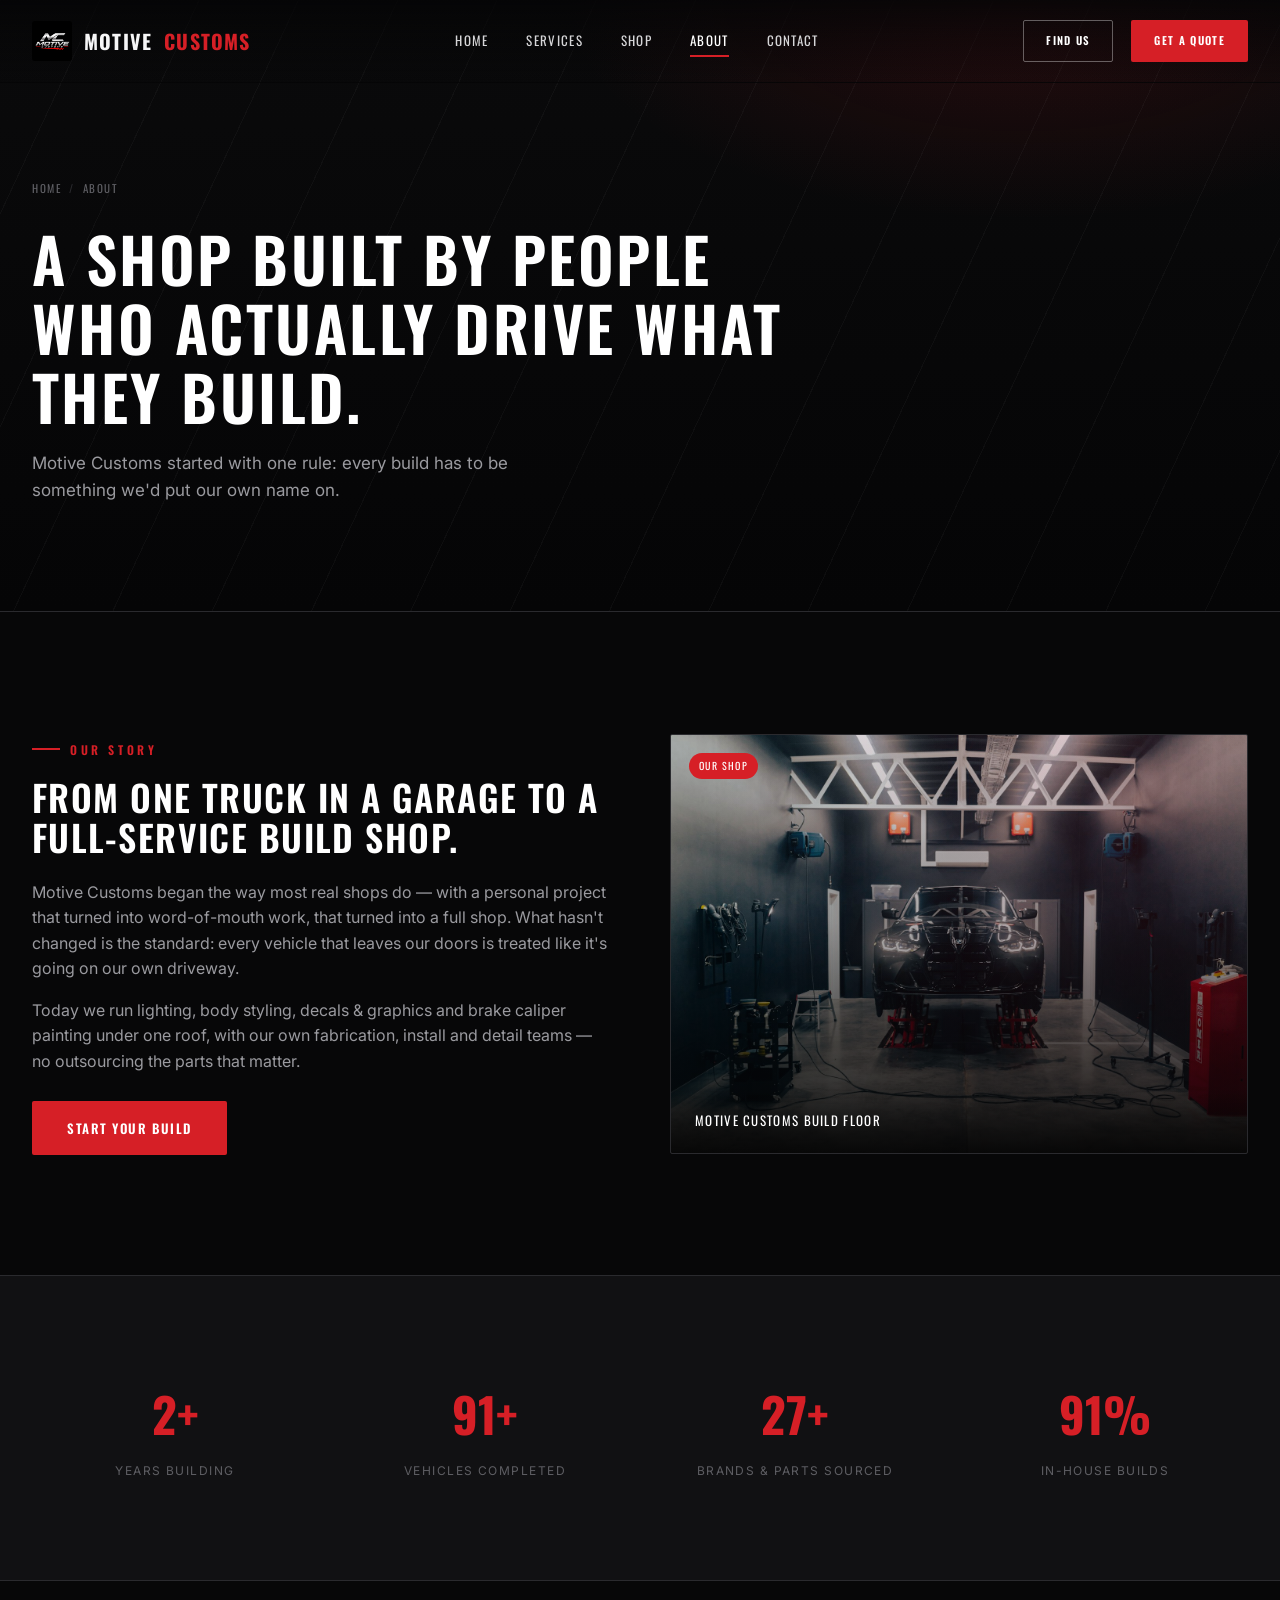
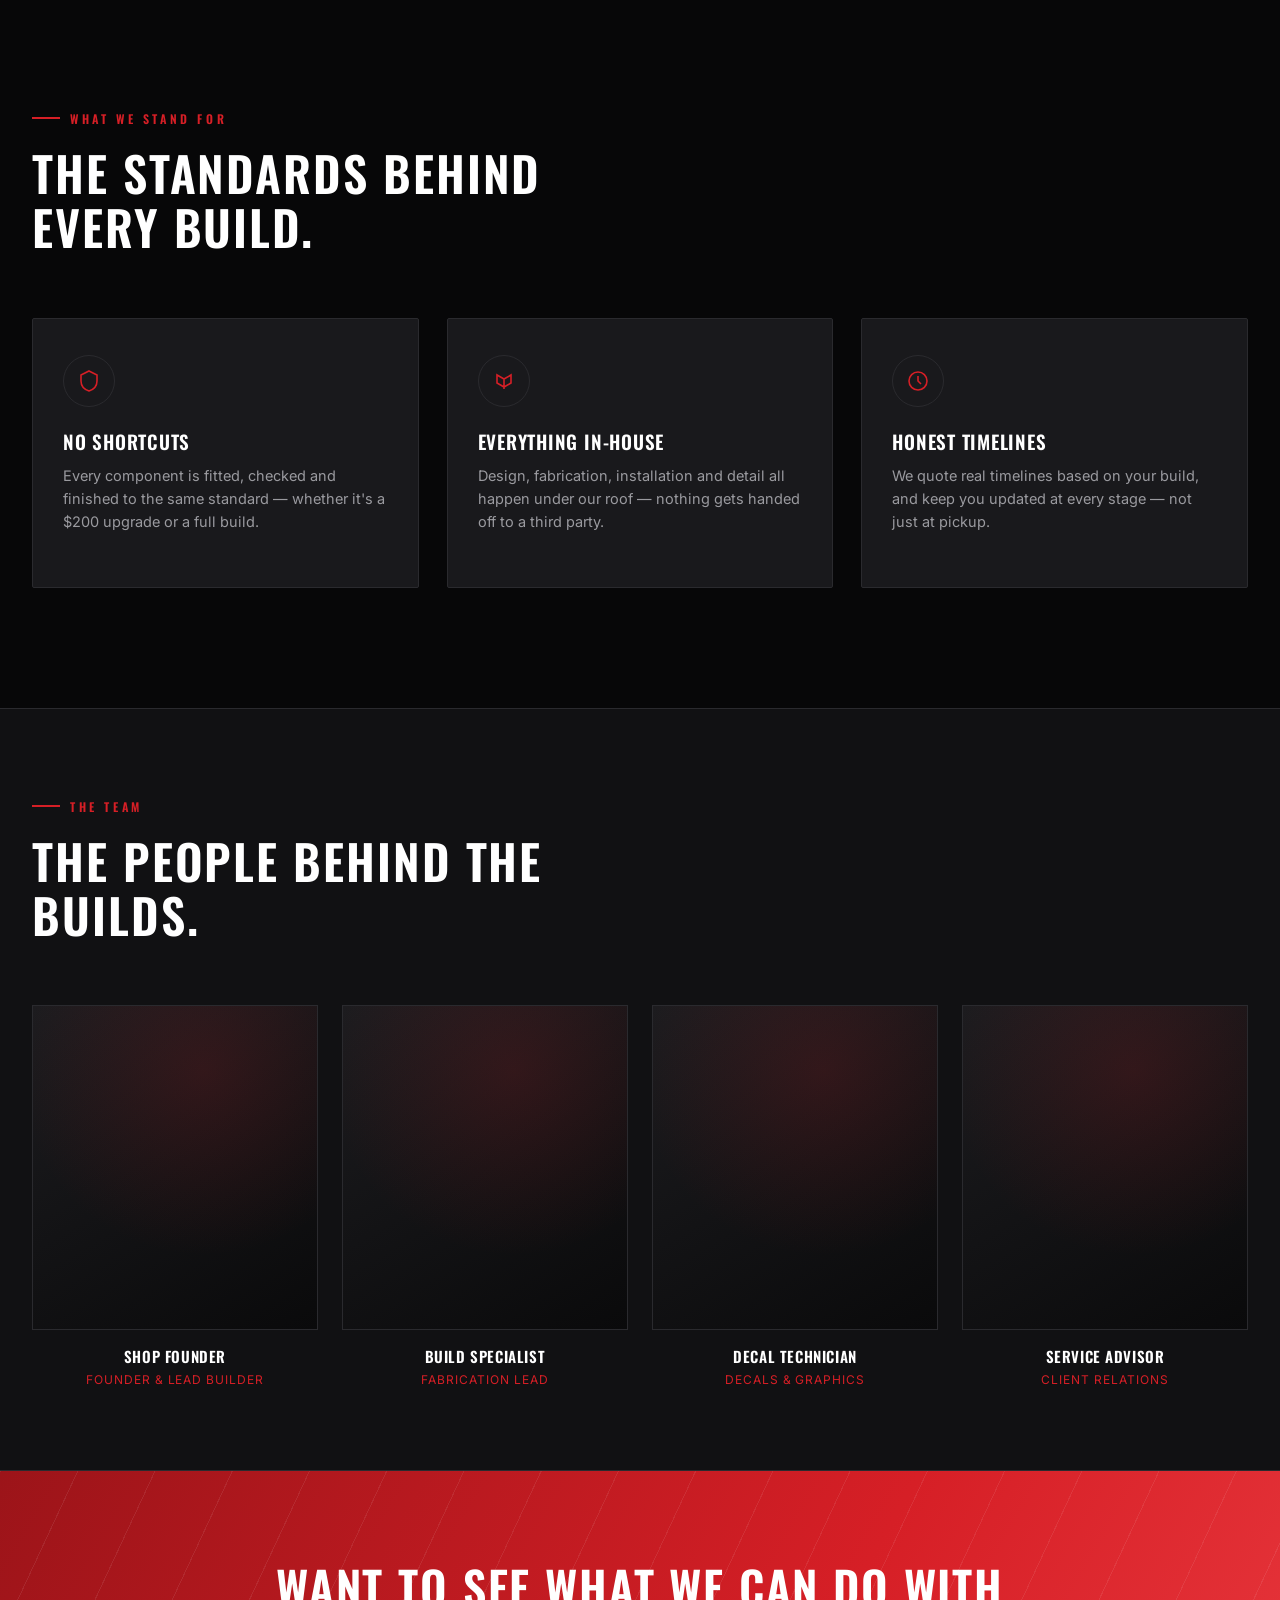
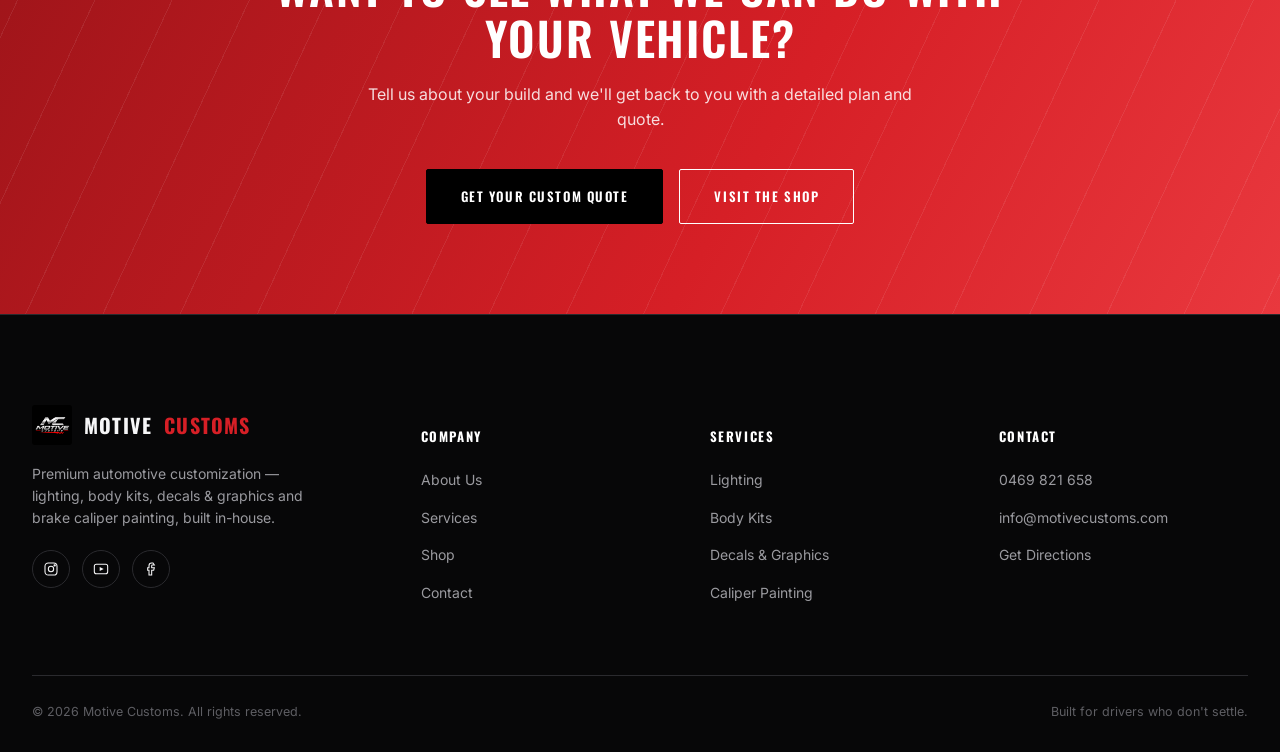
==== about.html @ b5a97287 "Remove full vehicle wrap claims, fix stats, name Hilux exhausts by model - Renamed "Wraps & Decals" " ====
<!DOCTYPE html>
<html lang="en">
<head>
<meta charset="UTF-8">
<meta name="viewport" content="width=device-width, initial-scale=1.0">
<title>About | Motive Customs</title>
<meta name="description" content="Motive Customs is a premium automotive customization shop — lighting, body kits, decals &amp; graphics and brake caliper painting, built in-house.">
<link rel="icon" href="images/logo.jpg">
<link rel="preconnect" href="https://fonts.googleapis.com">
<link href="https://fonts.googleapis.com/css2?family=Oswald:wght@400;500;600;700&family=Inter:wght@400;500;600&display=swap" rel="stylesheet">
<link rel="stylesheet" href="css/style.css?v=2">
</head>
<body>

<header class="site-header">
  <div class="container nav-row">
    <a href="index.html" class="brand"><img src="images/logo.jpg" alt="Motive Customs"> MOTIVE <span>CUSTOMS</span></a>
    <nav class="nav-links">
      <a href="index.html">Home</a>
      <a href="services.html">Services</a>
      <a href="shop.html">Shop</a>
      <a href="about.html" class="active">About</a>
      <a href="contact.html">Contact</a>
    </nav>
    <div class="nav-cta">
      <a href="contact.html" class="btn btn-outline btn-sm">Find Us</a>
      <a href="quote.html" class="btn btn-primary btn-sm">Get A Quote</a>
      <button class="nav-toggle" aria-label="Open menu"><span></span><span></span><span></span></button>
    </div>
  </div>
</header>

<div class="mobile-menu">
  <button class="mobile-close" aria-label="Close menu">&times;</button>
  <a href="index.html">Home</a>
  <a href="services.html">Services</a>
  <a href="shop.html">Shop</a>
  <a href="about.html">About</a>
  <a href="contact.html">Contact</a>
  <a href="quote.html" class="btn btn-primary">Get A Quote</a>
</div>

<section class="page-hero">
  <div class="container">
    <div class="breadcrumb"><a href="index.html">Home</a><span class="sep">/</span><span>About</span></div>
    <h1>A shop built by people who actually drive what they build.</h1>
    <p>Motive Customs started with one rule: every build has to be something we'd put our own name on.</p>
  </div>
</section>

<section class="section section-black">
  <div class="container">
    <div class="grid" style="grid-template-columns: 1fr 1fr; gap:60px; align-items:center;">
      <div class="reveal">
        <div class="eyebrow">Our Story</div>
        <h2 style="font-size:36px; color:#fff; margin-bottom:22px;">From one truck in a garage to a full-service build shop.</h2>
        <p>Motive Customs began the way most real shops do — with a personal project that turned into word-of-mouth work, that turned into a full shop. What hasn't changed is the standard: every vehicle that leaves our doors is treated like it's going on our own driveway.</p>
        <p>Today we run lighting, body styling, decals &amp; graphics and brake caliper painting under one roof, with our own fabrication, install and detail teams — no outsourcing the parts that matter.</p>
        <a href="quote.html" class="btn btn-primary" style="margin-top:10px;">Start Your Build</a>
      </div>
      <div class="visual reveal" style="min-height:420px;"><img class="visual-photo" src="images/stock/garage-workshop.jpg" alt="Motive Customs build floor"><div class="visual-shade"></div><span class="visual-tag">Our Shop</span><div class="visual-label">Motive Customs Build Floor</div></div>
    </div>
  </div>
</section>

<section class="section-tight section-dark">
  <div class="container">
    <div class="value-grid reveal">
      <div class="value-item">
        <div class="big-num"><span data-count="2">0</span><span>+</span></div>
        <div class="big-label">Years Building</div>
      </div>
      <div class="value-item">
        <div class="big-num"><span data-count="100">0</span><span>+</span></div>
        <div class="big-label">Vehicles Completed</div>
      </div>
      <div class="value-item">
        <div class="big-num"><span data-count="30">0</span><span>+</span></div>
        <div class="big-label">Brands &amp; Parts Sourced</div>
      </div>
      <div class="value-item">
        <div class="big-num"><span data-count="100">0</span><span>%</span></div>
        <div class="big-label">In-House Builds</div>
      </div>
    </div>
  </div>
</section>

<section class="section section-black">
  <div class="container">
    <div class="section-head reveal">
      <div>
        <div class="eyebrow">What We Stand For</div>
        <h2>The standards behind every build.</h2>
      </div>
    </div>
    <div class="grid grid-3">
      <div class="card reveal">
        <div class="icon"><svg viewBox="0 0 24 24" fill="none" stroke="currentColor" stroke-width="1.6"><path d="M12 2l8 4v6c0 5-3.5 8.5-8 10-4.5-1.5-8-5-8-10V6z"/></svg></div>
        <h3>No Shortcuts</h3>
        <p>Every component is fitted, checked and finished to the same standard — whether it's a $200 upgrade or a full build.</p>
      </div>
      <div class="card reveal">
        <div class="icon"><svg viewBox="0 0 24 24" fill="none" stroke="currentColor" stroke-width="1.6"><path d="M12 20V10M12 10L5 6v8l7 4M12 10l7-4v8l-7 4"/></svg></div>
        <h3>Everything In-House</h3>
        <p>Design, fabrication, installation and detail all happen under our roof — nothing gets handed off to a third party.</p>
      </div>
      <div class="card reveal">
        <div class="icon"><svg viewBox="0 0 24 24" fill="none" stroke="currentColor" stroke-width="1.6"><circle cx="12" cy="12" r="9"/><path d="M12 7v5l3 3"/></svg></div>
        <h3>Honest Timelines</h3>
        <p>We quote real timelines based on your build, and keep you updated at every stage — not just at pickup.</p>
      </div>
    </div>
  </div>
</section>

<section class="section-tight section-dark">
  <div class="container">
    <div class="section-head reveal">
      <div>
        <div class="eyebrow">The Team</div>
        <h2>The people behind the builds.</h2>
      </div>
    </div>
    <div class="team-grid reveal">
      <div class="team-card">
        <div class="team-photo"></div>
        <h4>Shop Founder</h4>
        <div class="role">Founder &amp; Lead Builder</div>
      </div>
      <div class="team-card">
        <div class="team-photo"></div>
        <h4>Build Specialist</h4>
        <div class="role">Fabrication Lead</div>
      </div>
      <div class="team-card">
        <div class="team-photo"></div>
        <h4>Decal Technician</h4>
        <div class="role">Decals &amp; Graphics</div>
      </div>
      <div class="team-card">
        <div class="team-photo"></div>
        <h4>Service Advisor</h4>
        <div class="role">Client Relations</div>
      </div>
    </div>
  </div>
</section>

<section class="cta-band">
  <div class="container reveal">
    <h2>Want to see what we can do with your vehicle?</h2>
    <p>Tell us about your build and we'll get back to you with a detailed plan and quote.</p>
    <div style="position:relative; display:flex; gap:16px; justify-content:center; flex-wrap:wrap;">
      <a href="quote.html" class="btn btn-dark">Get Your Custom Quote</a>
      <a href="contact.html" class="btn btn-outline">Visit The Shop</a>
    </div>
  </div>
</section>

<footer class="site-footer">
  <div class="container">
    <div class="footer-cols">
      <div class="footer-brand">
        <a href="index.html" class="brand"><img src="images/logo.jpg" alt="Motive Customs"> MOTIVE <span>CUSTOMS</span></a>
        <p>Premium automotive customization — lighting, body kits, decals &amp; graphics and brake caliper painting, built in-house.</p>
        <div class="footer-social">
          <a href="#" aria-label="Instagram"><svg viewBox="0 0 24 24" fill="none" stroke="currentColor" stroke-width="1.6"><rect x="3" y="3" width="18" height="18" rx="5"/><circle cx="12" cy="12" r="4"/><circle cx="17.5" cy="6.5" r="1"/></svg></a>
          <a href="#" aria-label="YouTube"><svg viewBox="0 0 24 24" fill="none" stroke="currentColor" stroke-width="1.6"><rect x="2" y="5" width="20" height="14" rx="3"/><path d="M10 9l6 3-6 3z" fill="currentColor" stroke="none"/></svg></a>
          <a href="#" aria-label="Facebook"><svg viewBox="0 0 24 24" fill="none" stroke="currentColor" stroke-width="1.6"><path d="M15 3h-2a4 4 0 00-4 4v3H7v4h2v7h4v-7h3l1-4h-4V7a1 1 0 011-1h3z"/></svg></a>
        </div>
      </div>
      <div class="footer-col">
        <h5>Company</h5>
        <ul>
          <li><a href="about.html">About Us</a></li>
          <li><a href="services.html">Services</a></li>
          <li><a href="shop.html">Shop</a></li>
          <li><a href="contact.html">Contact</a></li>
        </ul>
      </div>
      <div class="footer-col">
        <h5>Services</h5>
        <ul>
          <li><a href="services.html#lighting">Lighting</a></li>
          <li><a href="services.html#body-kits">Body Kits</a></li>
          <li><a href="services.html#wraps">Decals &amp; Graphics</a></li>
          <li><a href="services.html#calipers">Caliper Painting</a></li>
        </ul>
      </div>
      <div class="footer-col">
        <h5>Contact</h5>
        <ul>
          <li><a href="tel:+61469821658">0469 821 658</a></li>
          <li><a href="mailto:info@motivecustoms.com">info@motivecustoms.com</a></li>
          <li><a href="contact.html">Get Directions</a></li>
        </ul>
      </div>
    </div>
    <div class="footer-bottom">
      <span>&copy; 2026 Motive Customs. All rights reserved.</span>
      <span>Built for drivers who don't settle.</span>
    </div>
  </div>
</footer>

<script src="js/main.js"></script>
</body>
</html>
---- css/style.css ----
/* =========================================================
   MOTIVE CUSTOMS — Premium Automotive Customization Site
   ========================================================= */

:root {
  --black: #070708;
  --charcoal: #111113;
  --panel: #19191c;
  --panel-light: #232327;
  --line: #2a2a2e;
  --red: #d61f26;
  --red-dark: #9c1419;
  --white: #f6f6f7;
  --muted: #9a9a9f;
  --muted-dark: #5e5e63;
  --silver-grad: linear-gradient(135deg, #f5f5f5 0%, #b9babd 28%, #6e6f72 50%, #d8d9db 68%, #8a8b8e 85%, #f0f1f2 100%);
  --red-grad: linear-gradient(135deg, #ff4d52 0%, #d61f26 45%, #7c0d11 100%);
  --radius: 2px;
  --maxw: 1280px;
  --ease: cubic-bezier(.16,.84,.44,1);
}

* { box-sizing: border-box; }
html { scroll-behavior: smooth; }

body {
  margin: 0;
  background: var(--black);
  color: var(--white);
  font-family: 'Inter', -apple-system, BlinkMacSystemFont, sans-serif;
  font-size: 16px;
  line-height: 1.6;
  -webkit-font-smoothing: antialiased;
  overflow-x: hidden;
}

h1, h2, h3, h4 {
  font-family: 'Oswald', 'Inter', sans-serif;
  text-transform: uppercase;
  letter-spacing: 0.04em;
  margin: 0;
  font-weight: 600;
  line-height: 1.12;
}

p { margin: 0 0 1em; color: var(--muted); }
a { color: inherit; text-decoration: none; }
img { max-width: 100%; display: block; }
ul { list-style: none; margin: 0; padding: 0; }
button { font-family: inherit; cursor: pointer; }

.container {
  max-width: var(--maxw);
  margin: 0 auto;
  padding: 0 32px;
}

.eyebrow {
  display: inline-flex;
  align-items: center;
  gap: 10px;
  font-family: 'Oswald', sans-serif;
  text-transform: uppercase;
  letter-spacing: 0.3em;
  font-size: 12px;
  color: var(--red);
  font-weight: 600;
  margin-bottom: 18px;
}
.eyebrow::before {
  content: '';
  width: 28px; height: 2px;
  background: var(--red);
  display: inline-block;
}

/* ---------- Buttons ---------- */
.btn {
  display: inline-flex;
  align-items: center;
  justify-content: center;
  gap: 10px;
  padding: 16px 34px;
  font-family: 'Oswald', sans-serif;
  text-transform: uppercase;
  letter-spacing: 0.12em;
  font-size: 13px;
  font-weight: 600;
  border: 1px solid transparent;
  border-radius: var(--radius);
  transition: all .3s var(--ease);
  white-space: nowrap;
}
.btn-primary {
  background: var(--red);
  color: #fff;
  box-shadow: 0 0 0 0 rgba(214,31,38,.5);
}
.btn-primary:hover { background: #ef262d; box-shadow: 0 8px 24px -6px rgba(214,31,38,.6); transform: translateY(-1px); }
.btn-outline {
  border-color: rgba(255,255,255,.35);
  color: #fff;
  background: transparent;
}
.btn-outline:hover { border-color: #fff; background: rgba(255,255,255,.06); }
.btn-dark {
  background: #0d0d0e;
  color: #fff;
  border-color: var(--line);
}
.btn-dark:hover { border-color: var(--red); }
.btn-block { width: 100%; }
.btn-sm { padding: 11px 22px; font-size: 11px; }

/* ---------- Nav ---------- */
.site-header {
  position: fixed;
  top: 0; left: 0; right: 0;
  z-index: 999;
  padding: 20px 0;
  background: linear-gradient(to bottom, rgba(5,5,6,.85), transparent);
  transition: background .35s ease, padding .35s ease, border-color .35s ease;
  border-bottom: 1px solid transparent;
}
.site-header.scrolled {
  background: rgba(7,7,8,.92);
  backdrop-filter: blur(10px);
  padding: 12px 0;
  border-bottom-color: var(--line);
}
.nav-row {
  display: flex;
  align-items: center;
  justify-content: space-between;
  gap: 24px;
}
.brand {
  display: flex;
  align-items: center;
  gap: 12px;
  font-family: 'Oswald', sans-serif;
  font-weight: 700;
  font-size: 20px;
  letter-spacing: .06em;
  text-transform: uppercase;
}
.brand img { height: 40px; width: auto; border-radius: 3px; }
.brand span { color: var(--red); }

.nav-links {
  display: flex;
  align-items: center;
  gap: 38px;
}
.nav-links a {
  font-family: 'Oswald', sans-serif;
  font-size: 13px;
  letter-spacing: .1em;
  text-transform: uppercase;
  color: #d6d6d8;
  position: relative;
  padding: 6px 0;
  transition: color .25s;
}
.nav-links a::after {
  content: '';
  position: absolute; left: 0; right: 100%; bottom: 0;
  height: 2px; background: var(--red);
  transition: right .3s var(--ease);
}
.nav-links a:hover, .nav-links a.active { color: #fff; }
.nav-links a:hover::after, .nav-links a.active::after { right: 0; }

.nav-cta { display: flex; align-items: center; gap: 18px; }
.nav-toggle {
  display: none;
  flex-direction: column;
  gap: 5px;
  background: none;
  border: none;
  padding: 6px;
}
.nav-toggle span { width: 24px; height: 2px; background: #fff; display: block; }

.mobile-menu {
  display: none;
  position: fixed;
  inset: 0;
  background: var(--black);
  z-index: 1000;
  flex-direction: column;
  padding: 100px 32px 40px;
  gap: 28px;
}
.mobile-menu.open { display: flex; }
.mobile-menu a {
  font-family: 'Oswald', sans-serif;
  font-size: 22px;
  text-transform: uppercase;
  letter-spacing: .06em;
  border-bottom: 1px solid var(--line);
  padding-bottom: 20px;
}
.mobile-close {
  position: absolute; top: 24px; right: 24px;
  background: none; border: none; color: #fff; font-size: 28px;
}

/* ---------- Hero ---------- */
.hero {
  position: relative;
  min-height: 100vh;
  display: flex;
  align-items: center;
  overflow: hidden;
  background:
    radial-gradient(ellipse 60% 50% at 75% 30%, rgba(214,31,38,.14), transparent 60%),
    linear-gradient(180deg, #0a0a0b 0%, #050506 100%);
}
.hero::before {
  content: '';
  position: absolute; inset: 0;
  background-image: repeating-linear-gradient(115deg, rgba(255,255,255,.035) 0 1px, transparent 1px 90px);
  pointer-events: none;
}
.hero::after {
  content: '';
  position: absolute;
  right: -10%;
  top: 50%;
  transform: translateY(-50%);
  width: 70%;
  height: 70%;
  background: radial-gradient(ellipse at center, rgba(214,31,38,.12), transparent 70%);
  filter: blur(40px);
  pointer-events: none;
}
.hero-bg {
  position: absolute;
  inset: 0;
  z-index: 0;
}
.hero-bg img {
  width: 100%;
  height: 100%;
  object-fit: cover;
  object-position: 65% 40%;
}
.hero-bg::after {
  content: '';
  position: absolute;
  inset: 0;
  background:
    linear-gradient(100deg, rgba(5,5,6,.97) 0%, rgba(5,5,6,.88) 32%, rgba(5,5,6,.55) 58%, rgba(5,5,6,.82) 100%),
    linear-gradient(to top, rgba(5,5,6,.96) 0%, transparent 45%);
}

/* ---------- Hero animated build graphic ---------- */
.hero-visual {
  position: absolute;
  inset: 0;
  z-index: 0;
  display: flex;
  align-items: center;
  justify-content: flex-end;
  padding-right: 2%;
  pointer-events: none;
  mask-image: linear-gradient(to bottom, transparent 0%, #000 10%, #000 88%, transparent 100%);
}
.hero-visual svg {
  width: min(66vw, 1050px);
  height: auto;
  overflow: visible;
  opacity: .92;
}

.hv-rig { animation: hv-float 6.5s ease-in-out infinite; transform-origin: 450px 280px; }
@keyframes hv-float {
  0%, 100% { transform: translateY(0) scale(1); }
  50%      { transform: translateY(-7px) scale(1.004); }
}

.hv-line { fill: none; stroke: rgba(255,255,255,.82); stroke-width: 2.4; stroke-linejoin: round; }
.hv-rim  { fill: none; stroke: rgba(255,255,255,.5); stroke-width: 1.2; }

.hv-draw {
  stroke-dasharray: 1000;
  stroke-dashoffset: 1000;
  animation: hv-draw-in 2.6s cubic-bezier(.16,.84,.44,1) forwards;
  animation-delay: .2s;
}
@keyframes hv-draw-in { to { stroke-dashoffset: 0; } }

.hv-mod { opacity: 0; }
.hv-mod-shape {
  fill: none;
  stroke: var(--red);
  stroke-width: 2.4;
  filter: drop-shadow(0 0 7px rgba(214,31,38,.85));
}
.hv-mod-rim {
  fill: none;
  stroke: var(--red);
  stroke-width: 2;
  filter: drop-shadow(0 0 6px rgba(214,31,38,.75));
}
.hv-spokes line {
  stroke: var(--red);
  stroke-width: 2;
  filter: drop-shadow(0 0 5px rgba(214,31,38,.7));
}
.hv-leader { stroke: rgba(255,255,255,.3); stroke-width: 1; stroke-dasharray: 3 3; }
.hv-dot { fill: var(--red); }
.hv-label {
  font-family: 'Oswald', sans-serif;
  font-size: 15px;
  letter-spacing: 1.5px;
  fill: #fff;
  text-transform: uppercase;
}

.hv-mod-1 { animation: hv-modcycle 16s ease-in-out infinite; animation-delay: 3s; }
.hv-mod-2 { animation: hv-modcycle 16s ease-in-out infinite; animation-delay: -1s; }
.hv-mod-3 { animation: hv-modcycle 16s ease-in-out infinite; animation-delay: -5s; }
.hv-mod-4 { animation: hv-modcycle 16s ease-in-out infinite; animation-delay: -9s; }

@keyframes hv-modcycle {
  0%   { opacity: 0; }
  2%   { opacity: 0; }
  8%   { opacity: 1; }
  23%  { opacity: 1; }
  28%  { opacity: 0; }
  100% { opacity: 0; }
}

.hero-sweep {
  position: absolute;
  inset: 0;
  z-index: 0;
  overflow: hidden;
  pointer-events: none;
}
.hero-sweep::after {
  content: '';
  position: absolute;
  top: -20%;
  left: -30%;
  width: 40%;
  height: 140%;
  background: linear-gradient(100deg, transparent, rgba(255,255,255,.05) 45%, rgba(255,255,255,.1) 50%, rgba(255,255,255,.05) 55%, transparent);
  transform: skewX(-18deg);
  animation: hv-sweep 7s ease-in-out infinite;
  animation-delay: 1.5s;
}
@keyframes hv-sweep {
  0%   { left: -40%; }
  40%  { left: 110%; }
  100% { left: 110%; }
}

@media (max-width: 1080px) {
  .hero-visual svg { width: min(78vw, 820px); }
}
@media (max-width: 760px) {
  .hero-visual { display: none; }
}
.hero-inner {
  position: relative;
  z-index: 2;
  padding-top: 90px;
  width: 100%;
}
.hero h1 {
  font-size: clamp(46px, 7.4vw, 100px);
  max-width: 920px;
  color: #fff;
}
.hero h1 em {
  font-style: normal;
  background: var(--silver-grad);
  -webkit-background-clip: text;
  background-clip: text;
  color: transparent;
}
.hero-line {
  font-family: 'Oswald', sans-serif;
  font-size: 13px;
  letter-spacing: .3em;
  text-transform: uppercase;
  color: var(--muted-dark);
  margin-top: 26px;
  max-width: 560px;
}
.hero-ticker {
  display: flex;
  align-items: center;
  gap: 12px;
  margin-top: 22px;
}
.hero-ticker-label {
  font-family: 'Oswald', sans-serif;
  font-size: 11px;
  letter-spacing: .2em;
  text-transform: uppercase;
  color: var(--muted-dark);
}
.hero-ticker-stack {
  position: relative;
  display: inline-block;
  min-width: 170px;
  height: 1.2em;
}
.hero-ticker-item {
  position: absolute;
  left: 0; top: 0;
  white-space: nowrap;
  font-family: 'Oswald', sans-serif;
  font-size: 13px;
  letter-spacing: .12em;
  text-transform: uppercase;
  color: var(--red);
  opacity: 0;
}

.hero-actions {
  display: flex;
  gap: 16px;
  margin-top: 40px;
  flex-wrap: wrap;
}

.stats-bar {
  border-top: 1px solid var(--line);
  border-bottom: 1px solid var(--line);
  background: var(--black);
}
.stats-row {
  display: flex;
  justify-content: space-between;
  flex-wrap: wrap;
  padding: 30px 0;
  gap: 24px;
}
.stats-item {
  display: flex;
  align-items: baseline;
  gap: 10px;
}
.stats-num {
  font-family: 'Oswald', sans-serif;
  font-size: 26px;
  font-weight: 600;
  color: #fff;
  letter-spacing: .01em;
}
.stats-label {
  font-size: 11px;
  letter-spacing: .14em;
  text-transform: uppercase;
  color: var(--muted-dark);
}
@media (max-width: 760px) {
  .stats-row { justify-content: flex-start; gap: 28px 40px; }
}
.scroll-cue {
  position: absolute;
  bottom: 36px; left: 50%;
  transform: translateX(-50%);
  display: flex; flex-direction: column; align-items: center; gap: 8px;
  color: var(--muted-dark);
  font-size: 10px; letter-spacing: .2em; text-transform: uppercase;
  z-index: 2;
}
.scroll-cue .line { width: 1px; height: 34px; background: linear-gradient(var(--red), transparent); animation: scrolldown 1.8s ease-in-out infinite; }
@keyframes scrolldown { 0%{opacity:.2; transform: scaleY(.3); transform-origin: top;} 50%{opacity:1; transform: scaleY(1); transform-origin: top;} 100%{opacity:.2; transform: scaleY(.3); transform-origin: bottom;} }

/* ---------- Sections general ---------- */
section { position: relative; }
.section { padding: 120px 0; }
.section-tight { padding: 80px 0; }
.section-head {
  display: flex;
  justify-content: space-between;
  align-items: flex-end;
  gap: 40px;
  margin-bottom: 64px;
  flex-wrap: wrap;
}
.section-head h2 { font-size: clamp(30px, 4vw, 48px); color: #fff; max-width: 640px; }
.section-head p { max-width: 420px; margin: 0; }
.section-dark { background: var(--charcoal); border-top: 1px solid var(--line); border-bottom: 1px solid var(--line); }
.section-black { background: var(--black); }

/* ---------- Marquee stats bar ---------- */
.marquee-bar {
  border-top: 1px solid var(--line);
  border-bottom: 1px solid var(--line);
  background: var(--charcoal);
  overflow: hidden;
  padding: 22px 0;
}
.marquee-track {
  display: flex;
  gap: 60px;
  width: max-content;
  animation: marquee 28s linear infinite;
}
.marquee-track span {
  font-family: 'Oswald', sans-serif;
  text-transform: uppercase;
  letter-spacing: .18em;
  font-size: 13px;
  color: var(--muted-dark);
  display: flex; align-items: center; gap: 16px;
}
.marquee-track span b { color: #fff; font-weight: 600; }
.marquee-track span::after { content: '◆'; color: var(--red); font-size: 8px; margin-left: 44px; }
@keyframes marquee { from { transform: translateX(0); } to { transform: translateX(-50%); } }

/* ---------- Mission split ---------- */
.mission {
  background: linear-gradient(135deg, #0b0b0c, #050506 70%);
  padding: 140px 0;
  text-align: center;
  position: relative;
}
.mission::before {
  content: '';
  position: absolute; inset: 0;
  background-image: repeating-linear-gradient(115deg, rgba(255,255,255,.03) 0 1px, transparent 1px 90px);
}
.mission h2 {
  position: relative;
  font-size: clamp(26px, 4.2vw, 52px);
  max-width: 920px;
  margin: 0 auto;
  color: #efefef;
  line-height: 1.3;
}
.mission h2 .accent { color: var(--red); }
.mission-actions {
  position: relative;
  display: flex; gap: 16px; justify-content: center; margin-top: 48px;
  flex-wrap: wrap;
}

/* ---------- Cards grid ---------- */
.grid {
  display: grid;
  gap: 28px;
}
.grid-3 { grid-template-columns: repeat(3, 1fr); }
.grid-4 { grid-template-columns: repeat(4, 1fr); }
.grid-2 { grid-template-columns: repeat(2, 1fr); }

.card {
  background: var(--panel);
  border: 1px solid var(--line);
  border-radius: var(--radius);
  padding: 36px 30px;
  transition: border-color .3s, transform .3s var(--ease), background .3s;
  position: relative;
  overflow: hidden;
}
.card:hover { border-color: rgba(214,31,38,.5); transform: translateY(-6px); background: var(--panel-light); }
.card .num {
  font-family: 'Oswald', sans-serif;
  font-size: 13px;
  color: var(--muted-dark);
  letter-spacing: .1em;
}
.card .icon {
  width: 52px; height: 52px;
  display: flex; align-items: center; justify-content: center;
  border: 1px solid var(--line);
  border-radius: 50%;
  margin-bottom: 24px;
  color: var(--red);
}
.card .icon svg { width: 24px; height: 24px; }
.card h3 { font-size: 19px; color: #fff; margin-bottom: 12px; }
.card p { font-size: 14.5px; margin-bottom: 18px; }
.card .card-link {
  font-family: 'Oswald', sans-serif;
  font-size: 12px;
  letter-spacing: .12em;
  text-transform: uppercase;
  color: var(--red);
  display: inline-flex;
  align-items: center;
  gap: 8px;
}
.card .card-link svg { width: 14px; height: 14px; transition: transform .25s; }
.card:hover .card-link svg { transform: translateX(4px); }

/* ---------- Service cards (photographic) ---------- */
.service-grid {
  display: grid;
  grid-template-columns: repeat(4, 1fr);
  gap: 2px;
}
.service-card {
  position: relative;
  display: block;
  aspect-ratio: 4/3;
  overflow: hidden;
  background: #0a0a0b;
}
.service-card img {
  position: absolute;
  inset: 0;
  width: 100%;
  height: 100%;
  object-fit: cover;
  filter: saturate(1.05) brightness(.85);
  transition: transform .7s var(--ease), filter .5s;
}
.service-card:hover img { transform: scale(1.06); filter: saturate(1.1) brightness(.75); }
.service-card-shade {
  position: absolute;
  inset: 0;
  background: linear-gradient(to top, rgba(5,5,6,.95) 0%, rgba(5,5,6,.55) 45%, rgba(5,5,6,.1) 75%);
}
.service-card-body {
  position: absolute;
  left: 0; right: 0; bottom: 0;
  padding: 26px 28px;
}
.service-card-no {
  font-family: 'Oswald', sans-serif;
  font-size: 12px;
  letter-spacing: .14em;
  color: var(--red);
}
.service-card h3 {
  font-size: 19px;
  color: #fff;
  margin: 8px 0 8px;
}
.service-card p {
  font-size: 13.5px;
  margin: 0;
  color: #c6c6c9;
  max-width: 280px;
}
@media (max-width: 900px) {
  .service-grid { grid-template-columns: repeat(2, 1fr); }
}
@media (max-width: 560px) {
  .service-grid { grid-template-columns: 1fr; }
}

/* visual block — shows a real photo when provided, else the styled gradient placeholder */
.visual {
  position: relative;
  border-radius: var(--radius);
  overflow: hidden;
  background: linear-gradient(145deg, #1c1c1f, #0a0a0b 65%);
  border: 1px solid var(--line);
  display: flex;
  align-items: flex-end;
  min-height: 260px;
}
.visual::before {
  content: '';
  position: absolute; inset: 0;
  background-image: repeating-linear-gradient(115deg, rgba(255,255,255,.04) 0 1px, transparent 1px 60px);
}
.visual::after {
  content: '';
  position: absolute;
  width: 160%; height: 160%;
  left: -30%; top: -30%;
  background: radial-gradient(circle at 70% 30%, rgba(214,31,38,.18), transparent 55%);
}
.visual-photo {
  position: absolute;
  inset: 0;
  width: 100%;
  height: 100%;
  object-fit: cover;
  z-index: 0;
  filter: saturate(1.05) contrast(1.05);
  transition: transform .6s var(--ease);
}
.visual:hover .visual-photo { transform: scale(1.05); }
.visual-shade {
  position: absolute;
  inset: 0;
  z-index: 1;
  background: linear-gradient(to top, rgba(5,5,6,.88) 0%, rgba(5,5,6,.25) 55%, rgba(5,5,6,.08) 100%);
}
.visual .visual-label {
  position: relative; z-index: 2;
  padding: 22px 24px;
  font-family: 'Oswald', sans-serif;
  text-transform: uppercase;
  letter-spacing: .1em;
  font-size: 13px;
  color: #fff;
  background: linear-gradient(to top, rgba(0,0,0,.65), transparent);
  width: 100%;
}
.visual .visual-tag {
  position: absolute; top: 18px; left: 18px; z-index: 2;
  font-family: 'Oswald', sans-serif;
  font-size: 10px;
  letter-spacing: .14em;
  text-transform: uppercase;
  background: var(--red);
  color: #fff;
  padding: 5px 10px;
  border-radius: 999px;
}

/* ---------- Gallery ---------- */
.gallery-grid { display: grid; grid-template-columns: repeat(4, 1fr); grid-auto-rows: 220px; gap: 16px; }
.gallery-grid .visual:nth-child(5n+1) { grid-column: span 2; grid-row: span 2; }

/* ---------- Process ---------- */
.process-list { display: grid; grid-template-columns: repeat(4, 1fr); gap: 0; border-top: 1px solid var(--line); }
.process-item { padding: 40px 28px; border-right: 1px solid var(--line); border-bottom: 1px solid var(--line); }
.process-item:last-child { border-right: none; }
.process-item .step-no {
  font-family: 'Oswald', sans-serif;
  font-size: 44px;
  color: transparent;
  -webkit-text-stroke: 1px var(--line);
  font-weight: 700;
  margin-bottom: 18px;
}
.process-item h4 { color: #fff; font-size: 16px; margin-bottom: 10px; }
.process-item p { font-size: 14px; margin: 0; }

/* ---------- Shop preview / products ---------- */
.product-card {
  background: var(--panel);
  border: 1px solid var(--line);
  border-radius: var(--radius);
  overflow: hidden;
  display: flex;
  flex-direction: column;
  transition: border-color .3s, transform .3s var(--ease);
}
.product-card:hover { border-color: rgba(214,31,38,.5); transform: translateY(-6px); }
.product-media {
  position: relative;
  aspect-ratio: 4/3;
  background: linear-gradient(150deg, #202023, #0a0a0b 70%);
  display: flex; align-items: center; justify-content: center;
  border-bottom: 1px solid var(--line);
}
.product-media::before {
  content: '';
  position: absolute; inset: 0;
  background-image: repeating-linear-gradient(115deg, rgba(255,255,255,.04) 0 1px, transparent 1px 50px);
}
.product-media svg { width: 64px; height: 64px; color: var(--red); opacity: .85; position: relative; z-index: 1; }
.product-media img {
  position: absolute;
  inset: 0;
  width: 100%;
  height: 100%;
  object-fit: cover;
  filter: saturate(1.05) brightness(.82);
  transition: transform .6s var(--ease);
}
.product-card:hover .product-media img { transform: scale(1.06); }
.product-badge {
  position: absolute; top: 14px; left: 14px; z-index: 2;
  background: var(--red); color: #fff;
  font-family: 'Oswald', sans-serif;
  font-size: 10px; letter-spacing: .12em; text-transform: uppercase;
  padding: 5px 10px; border-radius: 999px;
}
.product-body { padding: 24px; display: flex; flex-direction: column; gap: 12px; flex: 1; }
.product-cat { font-family: 'Oswald', sans-serif; font-size: 11px; letter-spacing: .14em; text-transform: uppercase; color: var(--muted-dark); }
.product-body h3 { font-size: 17px; color: #fff; }
.product-body p { font-size: 13.5px; margin: 0; flex: 1; }
.product-footer { display: flex; align-items: center; justify-content: space-between; margin-top: 6px; }
.product-price { font-family: 'Oswald', sans-serif; font-weight: 600; color: #fff; font-size: 15px; }
.product-price small { color: var(--muted-dark); font-weight: 400; font-size: 11px; text-transform: uppercase; margin-left: 4px; }

/* ---------- Filters ---------- */
.filter-row { display: flex; gap: 10px; flex-wrap: wrap; margin-bottom: 44px; }
.filter-btn {
  padding: 10px 20px;
  border: 1px solid var(--line);
  border-radius: 999px;
  background: transparent;
  color: var(--muted);
  font-family: 'Oswald', sans-serif;
  font-size: 12px;
  letter-spacing: .1em;
  text-transform: uppercase;
  transition: all .25s;
}
.filter-btn:hover { border-color: rgba(255,255,255,.4); color: #fff; }
.filter-btn.active { background: var(--red); border-color: var(--red); color: #fff; }

/* ---------- CTA band ---------- */
.cta-band {
  background: var(--red);
  background: linear-gradient(120deg, var(--red-dark), var(--red) 60%, #e9383e);
  padding: 90px 0;
  text-align: center;
  position: relative;
  overflow: hidden;
}
.cta-band::before {
  content:'';
  position: absolute; inset: 0;
  background-image: repeating-linear-gradient(115deg, rgba(255,255,255,.08) 0 1px, transparent 1px 70px);
}
.cta-band h2 { position: relative; font-size: clamp(28px, 4vw, 46px); color: #fff; max-width: 760px; margin: 0 auto 18px; }
.cta-band p { position: relative; color: rgba(255,255,255,.85); max-width: 560px; margin: 0 auto 36px; }
.cta-band .btn-outline { border-color: #fff; }
.cta-band .btn-outline:hover { background: #fff; color: var(--red); }
.cta-band .btn-dark { background: #000; border-color: #000; }

/* ---------- Testimonials ---------- */
.testi-card {
  background: var(--panel);
  border: 1px solid var(--line);
  padding: 34px;
  border-radius: var(--radius);
}
.testi-stars { color: var(--red); letter-spacing: 3px; margin-bottom: 18px; font-size: 14px; }
.testi-card p { color: #d6d6d8; font-size: 15px; font-style: italic; }
.testi-person { display: flex; align-items: center; gap: 12px; margin-top: 20px; }
.testi-avatar {
  width: 42px; height: 42px; border-radius: 50%;
  background: var(--silver-grad);
}
.testi-name { font-family: 'Oswald', sans-serif; color: #fff; font-size: 14px; text-transform: uppercase; letter-spacing: .04em; }
.testi-role { font-size: 12px; color: var(--muted-dark); }

/* ---------- Social follow ---------- */
.social-strip { display: grid; grid-template-columns: repeat(5, 1fr); gap: 2px; }
.social-tile {
  aspect-ratio: 1/1;
  background: linear-gradient(150deg, #1c1c1f, #0a0a0b);
  display: flex; align-items: flex-end; padding: 16px;
  position: relative;
}
.social-tile::before { content:''; position:absolute; inset:0; background: radial-gradient(circle at 70% 20%, rgba(214,31,38,.2), transparent 60%); }
.social-tile span { position: relative; font-family: 'Oswald', sans-serif; font-size: 11px; letter-spacing: .1em; color: #fff; text-transform: uppercase; }

/* ---------- Forms ---------- */
.form-panel {
  background: var(--panel);
  border: 1px solid var(--line);
  border-radius: var(--radius);
  padding: 48px;
}
.form-grid { display: grid; grid-template-columns: 1fr 1fr; gap: 22px; }
.form-group { display: flex; flex-direction: column; gap: 8px; }
.form-group.full { grid-column: 1 / -1; }
.form-group label {
  font-family: 'Oswald', sans-serif;
  font-size: 12px;
  letter-spacing: .1em;
  text-transform: uppercase;
  color: var(--muted);
}
.form-group input,
.form-group select,
.form-group textarea {
  background: #0d0d0e;
  border: 1px solid var(--line);
  border-radius: var(--radius);
  padding: 14px 16px;
  color: #fff;
  font-family: 'Inter', sans-serif;
  font-size: 14.5px;
  transition: border-color .25s;
}
.form-group input:focus,
.form-group select:focus,
.form-group textarea:focus {
  outline: none; border-color: var(--red);
}
.form-group textarea { resize: vertical; min-height: 120px; }
.form-group input[type="file"] { padding: 12px; color: var(--muted); }
.form-note { font-size: 12.5px; color: var(--muted-dark); margin-top: 16px; }
.form-error {
  display: none;
  font-size: 13px;
  color: #ff9a9d;
  background: rgba(214,31,38,.1);
  border: 1px solid rgba(214,31,38,.35);
  border-radius: var(--radius);
  padding: 12px 14px;
  margin-top: 18px;
}
.form-error.show { display: block; }
.form-error a { color: #fff; text-decoration: underline; }
.btn:disabled { opacity: .6; cursor: default; }
.form-success {
  display: none;
  text-align: center;
  padding: 60px 20px;
}
.form-success.show { display: block; }
.form-success .check {
  width: 64px; height: 64px; border-radius: 50%;
  border: 2px solid var(--red);
  display: flex; align-items: center; justify-content: center;
  margin: 0 auto 24px;
  color: var(--red);
}
.form-success .check svg { width: 28px; height: 28px; }
.form-success h3 { color: #fff; font-size: 22px; margin-bottom: 12px; }

/* ---------- Page hero (inner pages) ---------- */
.page-hero {
  padding: 180px 0 90px;
  background:
    radial-gradient(ellipse 60% 60% at 80% 0%, rgba(214,31,38,.14), transparent 60%),
    linear-gradient(180deg, #0a0a0b, #050506);
  border-bottom: 1px solid var(--line);
  position: relative;
  overflow: hidden;
}
.page-hero::before {
  content: '';
  position: absolute; inset: 0;
  background-image: repeating-linear-gradient(115deg, rgba(255,255,255,.03) 0 1px, transparent 1px 90px);
}
.page-hero h1 { position: relative; font-size: clamp(34px, 5.5vw, 62px); color: #fff; max-width: 760px; }
.page-hero p { position: relative; max-width: 540px; font-size: 17px; margin-top: 18px; }
.breadcrumb {
  position: relative;
  display: flex; gap: 8px; align-items: center;
  font-family: 'Oswald', sans-serif;
  font-size: 11px; letter-spacing: .14em; text-transform: uppercase;
  color: var(--muted-dark);
  margin-bottom: 26px;
}
.breadcrumb a:hover { color: var(--red); }
.breadcrumb .sep { color: var(--line); }

/* ---------- Service detail rows ---------- */
.service-row {
  display: grid;
  grid-template-columns: 1fr 1fr;
  gap: 70px;
  align-items: center;
  padding: 90px 0;
  border-bottom: 1px solid var(--line);
}
.service-row:last-child { border-bottom: none; }
.service-row.reverse .service-visual { order: 2; }
.service-row.reverse .service-text { order: 1; }
.service-text .tag-no {
  font-family: 'Oswald', sans-serif;
  color: var(--muted-dark);
  -webkit-text-stroke: 1px var(--line);
  color: transparent;
  font-size: 54px;
  font-weight: 700;
  margin-bottom: 20px;
}
.service-text h3 { font-size: 30px; color: #fff; margin-bottom: 16px; }
.service-text .feature-list { margin-top: 24px; display: flex; flex-direction: column; gap: 12px; }
.service-text .feature-list li { display: flex; align-items: center; gap: 12px; font-size: 14.5px; color: #d2d2d4; }
.service-text .feature-list li svg { width: 16px; height: 16px; color: var(--red); flex-shrink: 0; }

/* ---------- About page ---------- */
.value-grid { display: grid; grid-template-columns: repeat(4, 1fr); gap: 24px; }
.value-item { text-align: center; padding: 20px; }
.value-item .big-num { font-family: 'Oswald', sans-serif; font-size: 48px; font-weight: 700; color: #fff; }
.value-item .big-num span { color: var(--red); }
.value-item .big-label { font-size: 12px; letter-spacing: .12em; text-transform: uppercase; color: var(--muted-dark); margin-top: 8px; }

.team-grid { display: grid; grid-template-columns: repeat(4, 1fr); gap: 24px; }
.team-card { text-align: center; }
.team-photo {
  aspect-ratio: 3/3.4;
  background: linear-gradient(150deg, #1c1c1f, #0a0a0b);
  border: 1px solid var(--line);
  margin-bottom: 18px;
  position: relative;
  overflow: hidden;
}
.team-photo::after { content:''; position:absolute; inset:0; background: radial-gradient(circle at 60% 20%, rgba(214,31,38,.15), transparent 60%); }
.team-card h4 { color: #fff; font-size: 15px; }
.team-card .role { font-size: 12px; color: var(--red); letter-spacing: .08em; text-transform: uppercase; margin-top: 6px; }

/* ---------- Contact page ---------- */
.contact-grid { display: grid; grid-template-columns: .9fr 1.1fr; gap: 60px; }
.contact-info-item { display: flex; gap: 18px; padding: 24px 0; border-bottom: 1px solid var(--line); }
.contact-info-item .icon { width: 46px; height: 46px; border: 1px solid var(--line); border-radius: 50%; display: flex; align-items: center; justify-content: center; color: var(--red); flex-shrink: 0; }
.contact-info-item .icon svg { width: 20px; height: 20px; }
.contact-info-item h4 { color: #fff; font-size: 15px; margin-bottom: 6px; }
.contact-info-item p { margin: 0; font-size: 14px; }
.map-visual { aspect-ratio: 16/9; margin-top: 30px; }
.map-embed {
  aspect-ratio: 16/9;
  margin-top: 30px;
  border-radius: var(--radius);
  overflow: hidden;
  border: 1px solid var(--line);
}
.map-embed iframe { filter: saturate(.7) brightness(.92); }

/* ---------- Footer ---------- */
.site-footer { background: var(--black); border-top: 1px solid var(--line); padding: 90px 0 30px; }
.footer-top {
  text-align: center;
  padding-bottom: 70px;
  margin-bottom: 60px;
  border-bottom: 1px solid var(--line);
}
.footer-top h2 { font-size: clamp(28px, 4.5vw, 50px); color: #fff; }
.footer-top p { max-width: 480px; margin: 18px auto 34px; }
.footer-cols { display: grid; grid-template-columns: 1.4fr 1fr 1fr 1fr; gap: 40px; }
.footer-brand .brand { margin-bottom: 18px; }
.footer-brand p { font-size: 14px; max-width: 280px; }
.footer-social { display: flex; gap: 12px; margin-top: 20px; }
.footer-social a {
  width: 38px; height: 38px; border: 1px solid var(--line); border-radius: 50%;
  display: flex; align-items: center; justify-content: center;
  transition: border-color .25s, color .25s;
}
.footer-social a:hover { border-color: var(--red); color: var(--red); }
.footer-social svg { width: 16px; height: 16px; }
.footer-col h5 {
  font-family: 'Oswald', sans-serif;
  font-size: 13px;
  letter-spacing: .12em;
  text-transform: uppercase;
  color: #fff;
  margin-bottom: 20px;
}
.footer-col ul { display: flex; flex-direction: column; gap: 12px; }
.footer-col a { font-size: 14px; color: var(--muted); transition: color .2s; }
.footer-col a:hover { color: var(--red); }
.footer-bottom {
  display: flex; justify-content: space-between; align-items: center;
  margin-top: 70px; padding-top: 26px; border-top: 1px solid var(--line);
  font-size: 12.5px; color: var(--muted-dark); flex-wrap: wrap; gap: 12px;
}

/* ---------- Reveal animation ---------- */
.reveal { opacity: 0; transform: translateY(26px); transition: opacity .7s var(--ease), transform .7s var(--ease); }
.reveal.in { opacity: 1; transform: translateY(0); }

/* ---------- Responsive ---------- */
@media (max-width: 1080px) {
  .grid-4 { grid-template-columns: repeat(2, 1fr); }
  .grid-3 { grid-template-columns: repeat(2, 1fr); }
  .process-list { grid-template-columns: repeat(2, 1fr); }
  .gallery-grid { grid-template-columns: repeat(2, 1fr); }
  .gallery-grid .visual:nth-child(5n+1) { grid-column: span 1; grid-row: span 1; }
  .service-row { grid-template-columns: 1fr; gap: 36px; padding: 60px 0; }
  .service-row.reverse .service-visual, .service-row.reverse .service-text { order: unset; }
  .value-grid, .team-grid { grid-template-columns: repeat(2, 1fr); }
  .contact-grid { grid-template-columns: 1fr; }
  .footer-cols { grid-template-columns: 1fr 1fr; }
  .social-strip { grid-template-columns: repeat(3, 1fr); }
}
@media (max-width: 760px) {
  .nav-links { display: none; }
  .nav-toggle { display: flex; order: 2; }
  .brand { font-size: 15px; gap: 8px; white-space: nowrap; }
  .brand img { height: 32px; }
  .nav-cta { gap: 10px; }
  .nav-cta .btn-outline,
  .nav-cta .btn-primary { display: none; }
  .grid-4, .grid-3, .grid-2 { grid-template-columns: 1fr; }
  .process-list { grid-template-columns: 1fr; }
  .form-grid { grid-template-columns: 1fr; }
  .form-panel { padding: 28px; }
  .footer-cols { grid-template-columns: 1fr 1fr; gap: 30px; }
  .value-grid, .team-grid { grid-template-columns: 1fr 1fr; }
  .section { padding: 80px 0; }
  .social-strip { grid-template-columns: repeat(2, 1fr); }
}
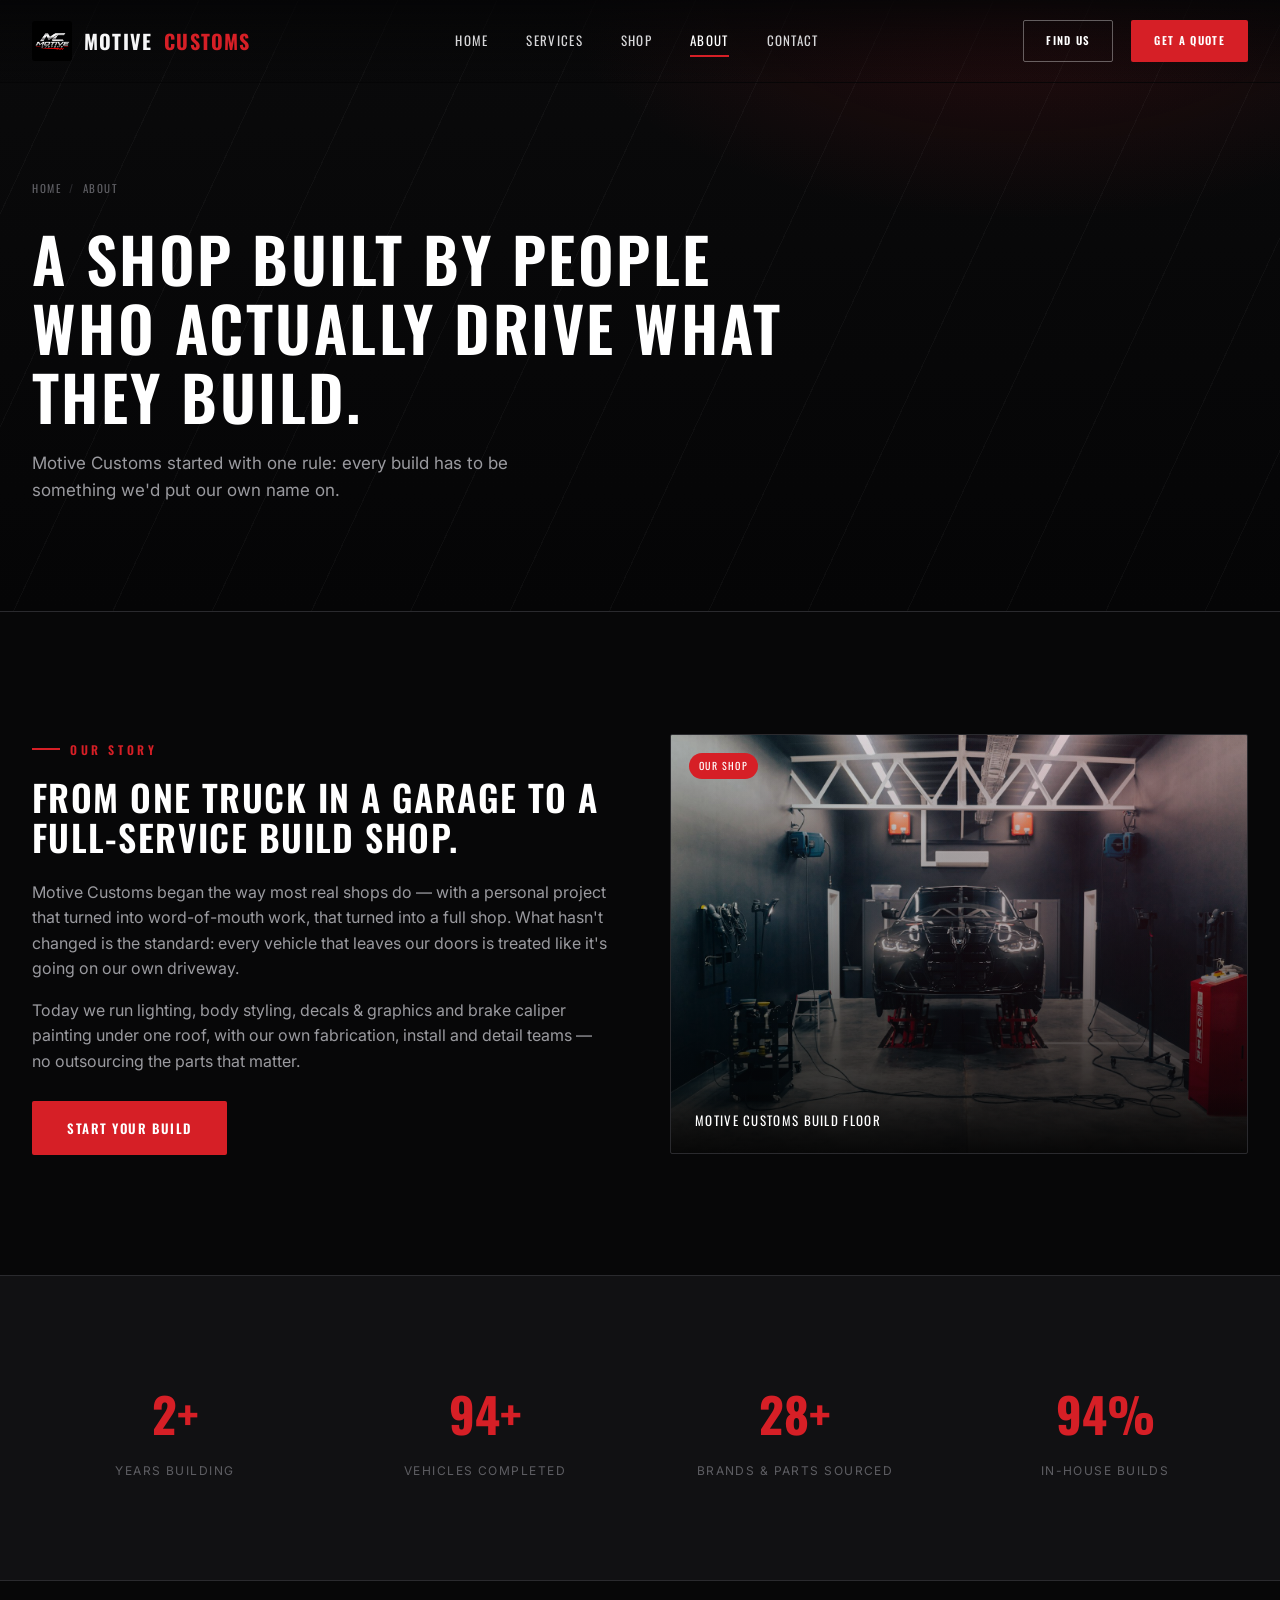
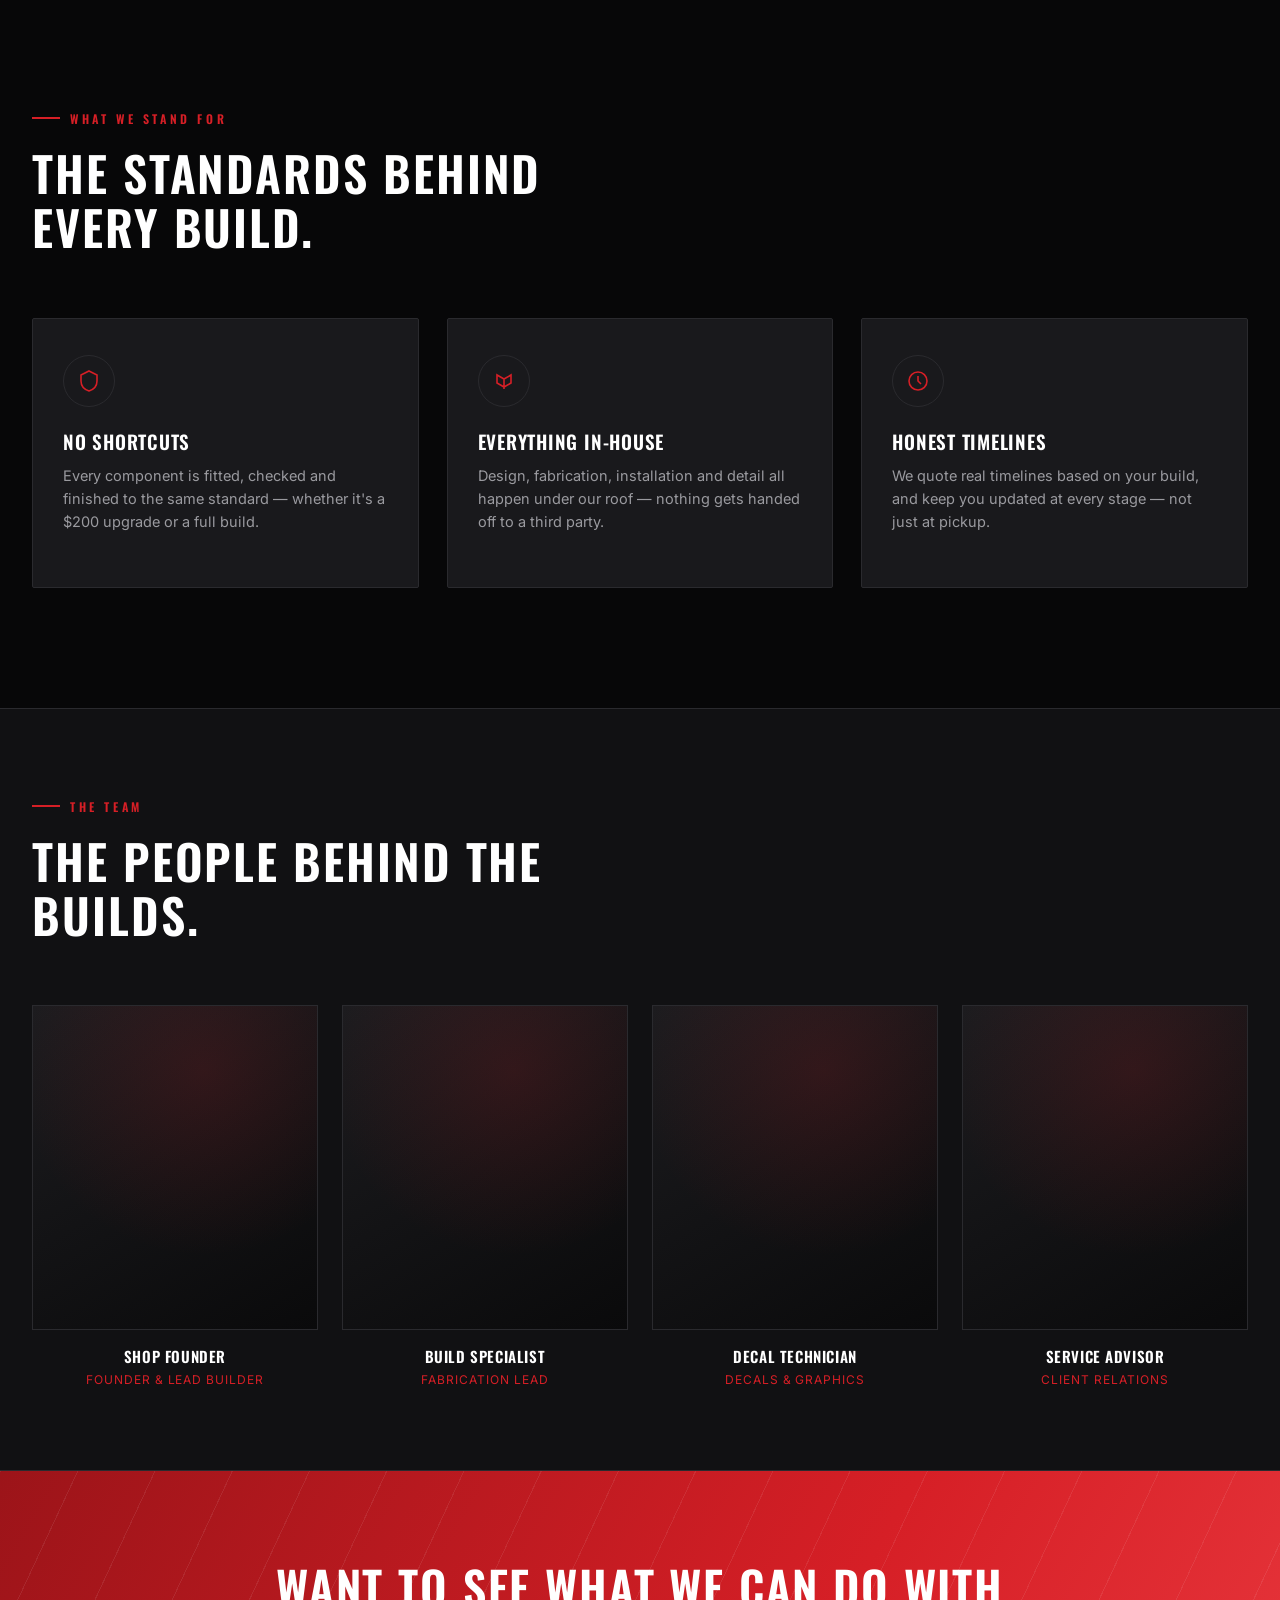
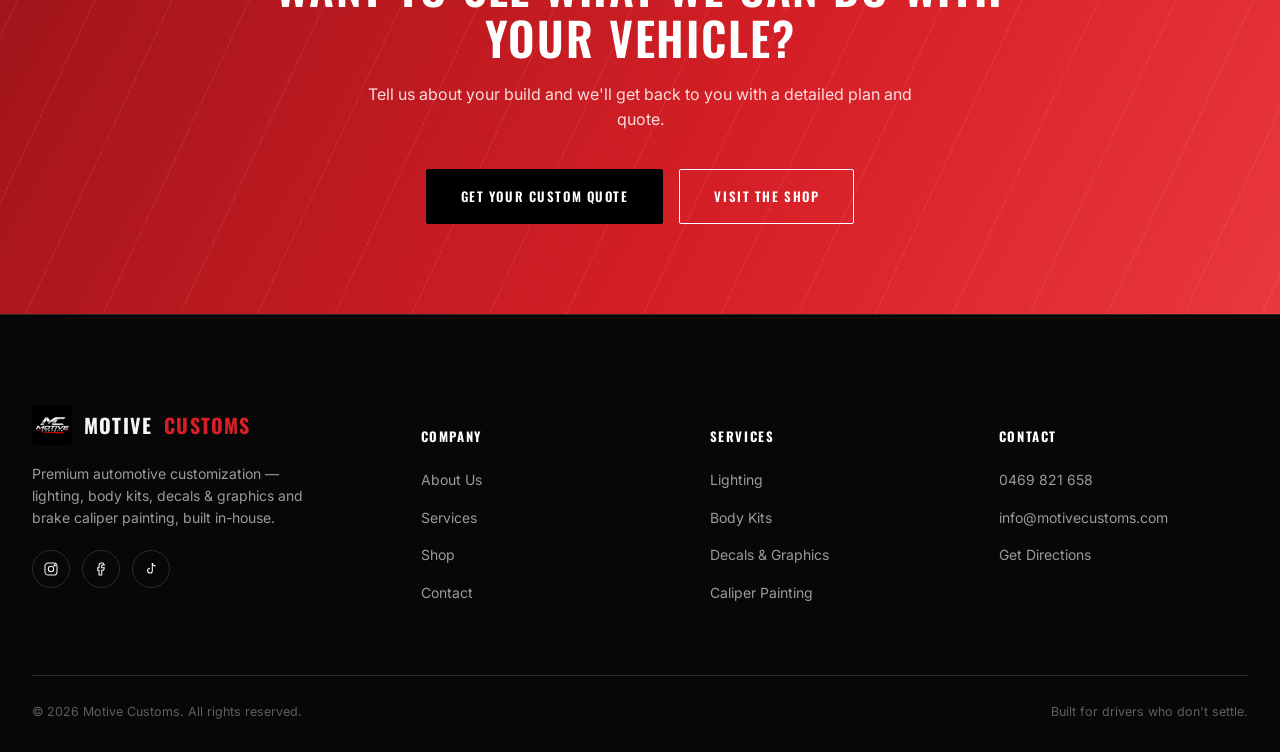
==== commit 6457523a: "Link footer socials to Instagram, Facebook and TikTok Replaces the placeholder YouTube icon with Tik" ====
--- a/about.html
+++ b/about.html
@@ -165,9 +165,9 @@
         <a href="index.html" class="brand"><img src="images/logo.jpg" alt="Motive Customs"> MOTIVE <span>CUSTOMS</span></a>
         <p>Premium automotive customization — lighting, body kits, decals &amp; graphics and brake caliper painting, built in-house.</p>
         <div class="footer-social">
-          <a href="#" aria-label="Instagram"><svg viewBox="0 0 24 24" fill="none" stroke="currentColor" stroke-width="1.6"><rect x="3" y="3" width="18" height="18" rx="5"/><circle cx="12" cy="12" r="4"/><circle cx="17.5" cy="6.5" r="1"/></svg></a>
-          <a href="#" aria-label="YouTube"><svg viewBox="0 0 24 24" fill="none" stroke="currentColor" stroke-width="1.6"><rect x="2" y="5" width="20" height="14" rx="3"/><path d="M10 9l6 3-6 3z" fill="currentColor" stroke="none"/></svg></a>
-          <a href="#" aria-label="Facebook"><svg viewBox="0 0 24 24" fill="none" stroke="currentColor" stroke-width="1.6"><path d="M15 3h-2a4 4 0 00-4 4v3H7v4h2v7h4v-7h3l1-4h-4V7a1 1 0 011-1h3z"/></svg></a>
+          <a href="https://www.instagram.com/motivecustoms/" target="_blank" rel="noopener noreferrer" aria-label="Instagram"><svg viewBox="0 0 24 24" fill="none" stroke="currentColor" stroke-width="1.6"><rect x="3" y="3" width="18" height="18" rx="5"/><circle cx="12" cy="12" r="4"/><circle cx="17.5" cy="6.5" r="1"/></svg></a>
+          <a href="https://www.facebook.com/share/19xbVZXygR/" target="_blank" rel="noopener noreferrer" aria-label="Facebook"><svg viewBox="0 0 24 24" fill="none" stroke="currentColor" stroke-width="1.6"><path d="M15 3h-2a4 4 0 00-4 4v3H7v4h2v7h4v-7h3l1-4h-4V7a1 1 0 011-1h3z"/></svg></a>
+          <a href="https://www.tiktok.com/@motivecustoms" target="_blank" rel="noopener noreferrer" aria-label="TikTok"><svg viewBox="0 0 24 24" fill="none" stroke="currentColor" stroke-width="1.6" stroke-linejoin="round"><path d="M14 3v11.5a3.5 3.5 0 11-3.5-3.5"/><path d="M14 3c.4 2.6 2.2 4.4 5 4.6"/></svg></a>
         </div>
       </div>
       <div class="footer-col">
--- a/css/style.css
+++ b/css/style.css
@@ -766,6 +766,14 @@
   transition: transform .6s var(--ease);
 }
 .product-card:hover .product-media img { transform: scale(1.06); }
+/* Collage-style photos: in the multi-column grid keep the 4:3 frame but favour
+   the lower panel; once cards go single-column, show the whole photo large. */
+.product-media--full img { object-position: center 85%; }
+@media (max-width: 760px) {
+  .product-media--full { aspect-ratio: 939 / 1193; }
+  .product-media--full img { object-position: center; }
+}
+.pm-media.pm-contain img { object-fit: contain; }
 .product-badge {
   position: absolute; top: 14px; left: 14px; z-index: 2;
   background: var(--red); color: #fff;
@@ -1077,3 +1085,68 @@
   .section { padding: 80px 0; }
   .social-strip { grid-template-columns: repeat(2, 1fr); }
 }
+
+/* ---------- Product Detail Modal ---------- */
+.product-card { cursor: pointer; }
+.product-card .product-footer .btn { position: relative; z-index: 2; }
+
+.pm-overlay {
+  display: none;
+  position: fixed;
+  inset: 0;
+  background: rgba(5,5,6,.82);
+  backdrop-filter: blur(3px);
+  z-index: 1100;
+  padding: 40px 20px;
+  overflow-y: auto;
+}
+.pm-overlay.open { display: flex; align-items: flex-start; justify-content: center; }
+.pm-modal {
+  background: var(--charcoal);
+  border: 1px solid var(--line);
+  max-width: 880px;
+  width: 100%;
+  margin: auto;
+  position: relative;
+  display: grid;
+  grid-template-columns: 1fr 1fr;
+}
+.pm-close {
+  position: absolute; top: 14px; right: 14px; z-index: 3;
+  width: 38px; height: 38px;
+  display: flex; align-items: center; justify-content: center;
+  background: rgba(7,7,8,.6); border: 1px solid var(--line);
+  color: #fff; font-size: 20px; border-radius: 50%;
+}
+.pm-close:hover { border-color: var(--red); }
+.pm-media { position: relative; aspect-ratio: 1; background: #0a0a0b; }
+.pm-media img { width: 100%; height: 100%; object-fit: cover; }
+.pm-body { padding: 36px; display: flex; flex-direction: column; gap: 16px; overflow-y: auto; }
+.pm-cat { font-family: 'Oswald', sans-serif; font-size: 11px; letter-spacing: .14em; text-transform: uppercase; color: var(--muted-dark); }
+.pm-body h3 { font-size: 22px; color: #fff; }
+.pm-body p { font-size: 14px; margin: 0; }
+.pm-section-label { font-family: 'Oswald', sans-serif; font-size: 11px; letter-spacing: .14em; text-transform: uppercase; color: var(--muted); margin-bottom: 2px; }
+.pm-variants { display: flex; flex-wrap: wrap; gap: 8px; }
+.pm-variant-btn {
+  padding: 9px 16px;
+  font-family: 'Oswald', sans-serif;
+  font-size: 12px; letter-spacing: .06em; text-transform: uppercase;
+  background: #0d0d0e; color: var(--muted); border: 1px solid var(--line); border-radius: var(--radius);
+  transition: all .2s var(--ease);
+}
+.pm-variant-btn:hover { border-color: rgba(255,255,255,.4); color: #fff; }
+.pm-variant-btn.active { background: var(--red); border-color: var(--red); color: #fff; }
+.pm-qty-row { display: flex; align-items: center; gap: 14px; }
+.pm-qty { display: inline-flex; align-items: center; border: 1px solid var(--line); border-radius: var(--radius); }
+.pm-qty button { width: 38px; height: 38px; background: none; border: none; color: #fff; font-size: 16px; }
+.pm-qty button:hover { color: var(--red); }
+.pm-qty span { width: 36px; text-align: center; font-family: 'Oswald', sans-serif; font-size: 14px; }
+.pm-footer { margin-top: auto; padding-top: 10px; border-top: 1px solid var(--line); display: flex; align-items: center; justify-content: space-between; gap: 16px; }
+.pm-price { font-family: 'Oswald', sans-serif; font-weight: 600; color: #fff; font-size: 19px; }
+@media (max-width: 760px) {
+  .pm-modal { grid-template-columns: 1fr; }
+  .pm-media { aspect-ratio: 4/3; }
+  .pm-body { padding: 26px; }
+  .pm-overlay { padding: 0; }
+  .pm-modal { max-width: 100%; min-height: 100vh; }
+}
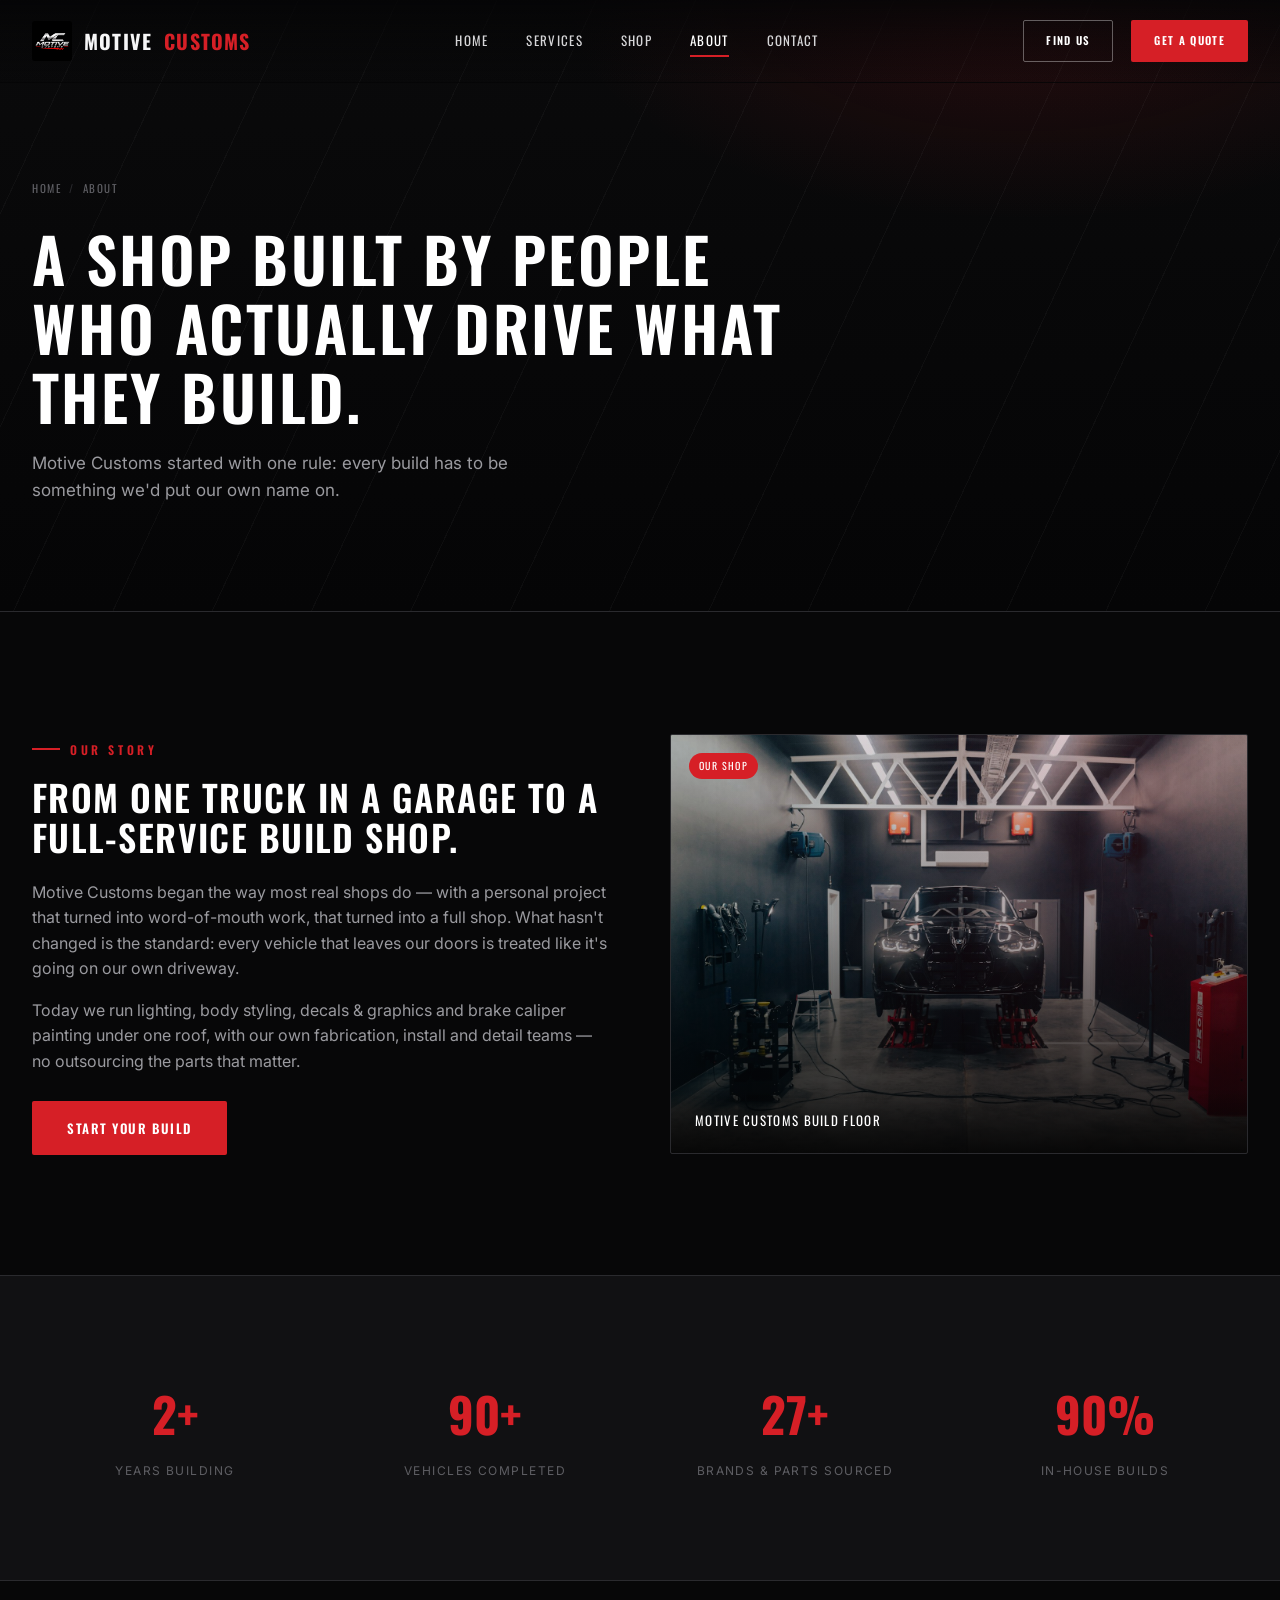
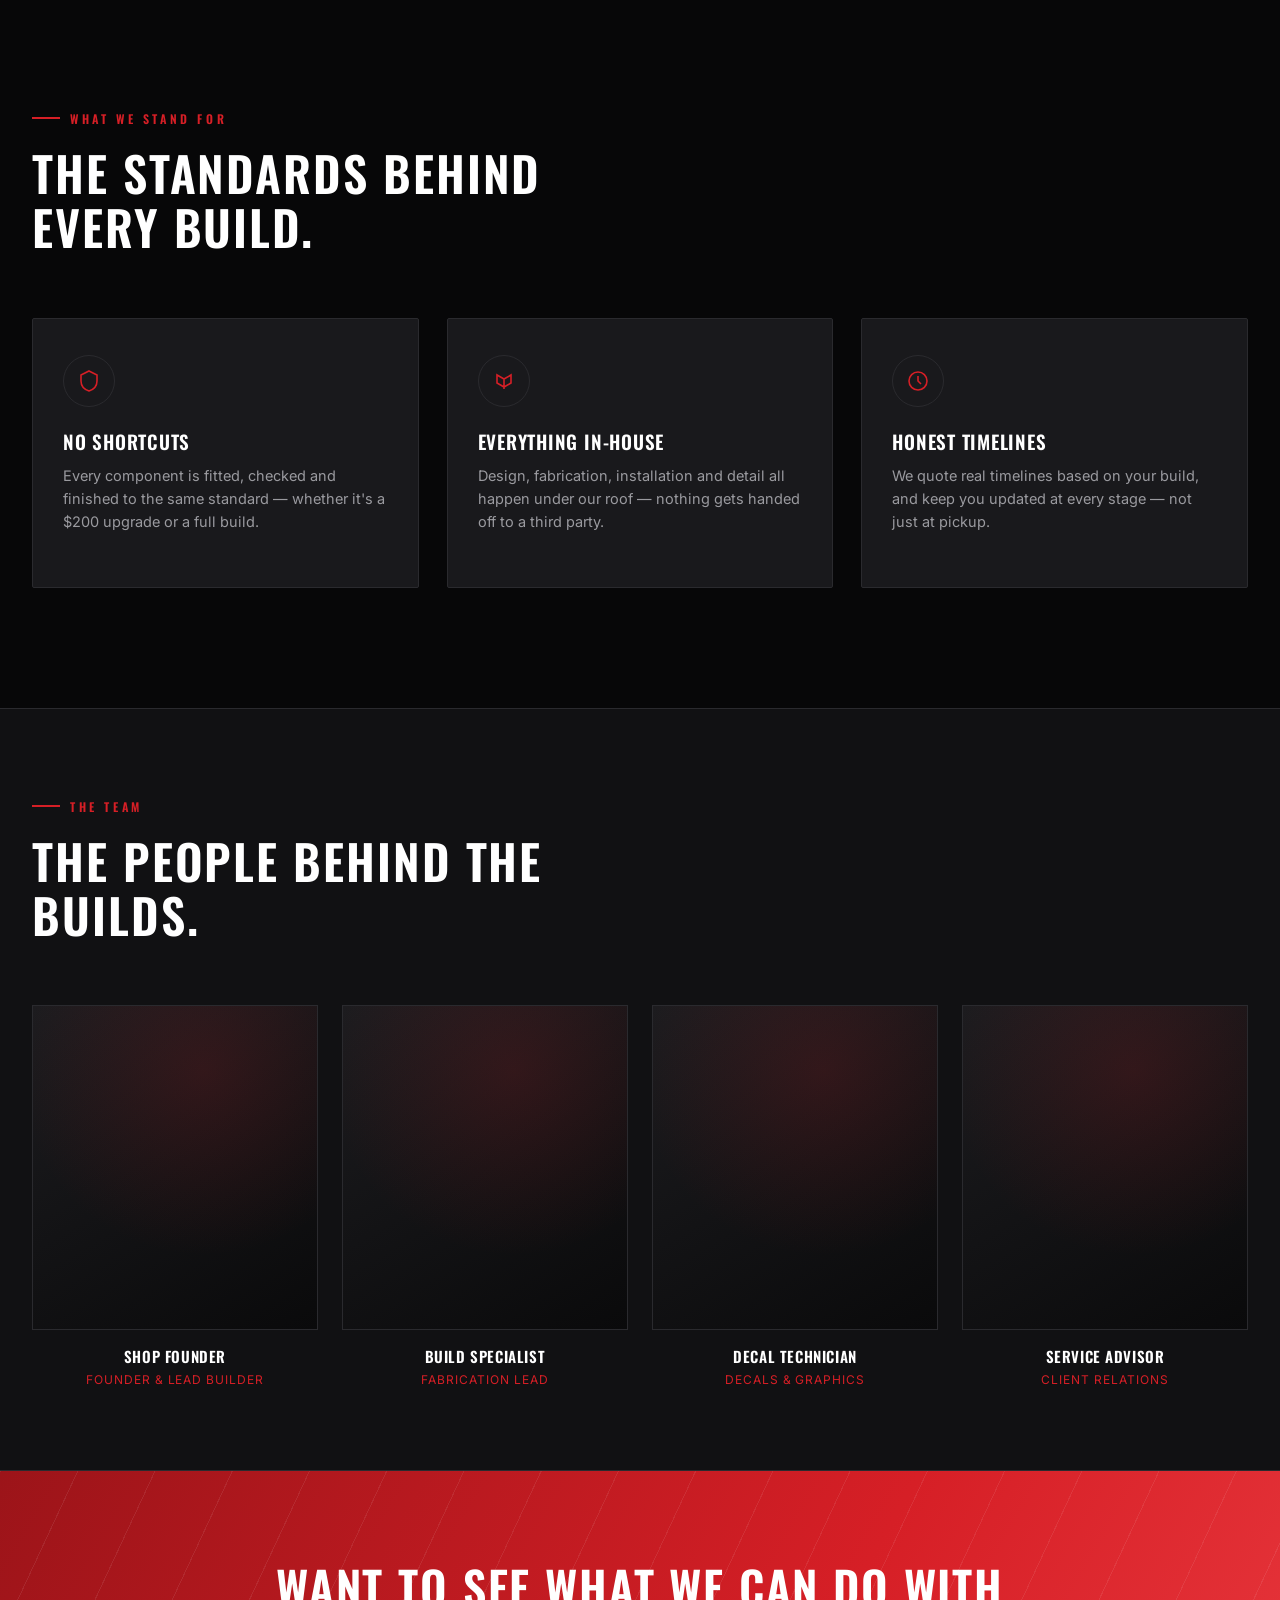
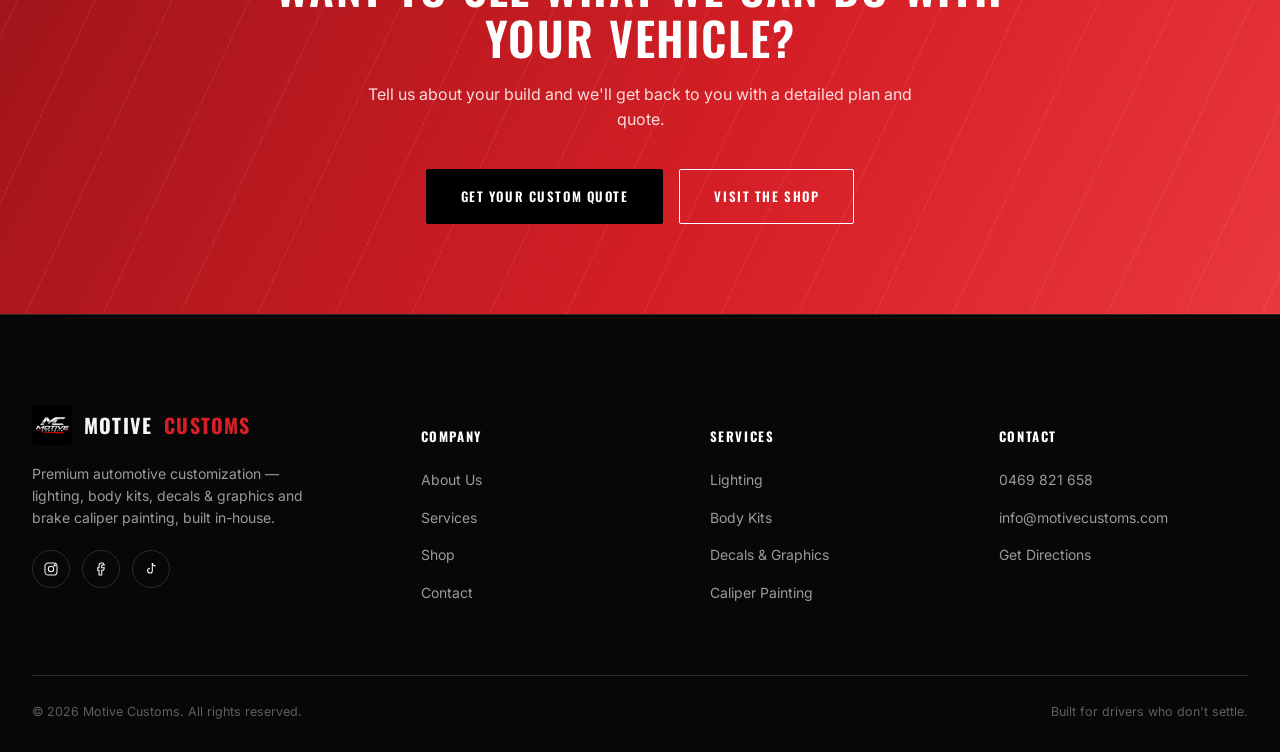
==== commit 81c0875f: "Footer Get Directions opens Google Maps to 21 Ingrid St, Dandenong VIC 3175 Co-Authored-By: Claude O" ====
--- a/about.html
+++ b/about.html
@@ -193,7 +193,7 @@
         <ul>
           <li><a href="tel:+61469821658">0469 821 658</a></li>
           <li><a href="mailto:info@motivecustoms.com">info@motivecustoms.com</a></li>
-          <li><a href="contact.html">Get Directions</a></li>
+          <li><a href="https://www.google.com/maps/dir/?api=1&amp;destination=21+Ingrid+Street%2C+Dandenong+VIC+3175" target="_blank" rel="noopener noreferrer">Get Directions</a></li>
         </ul>
       </div>
     </div>
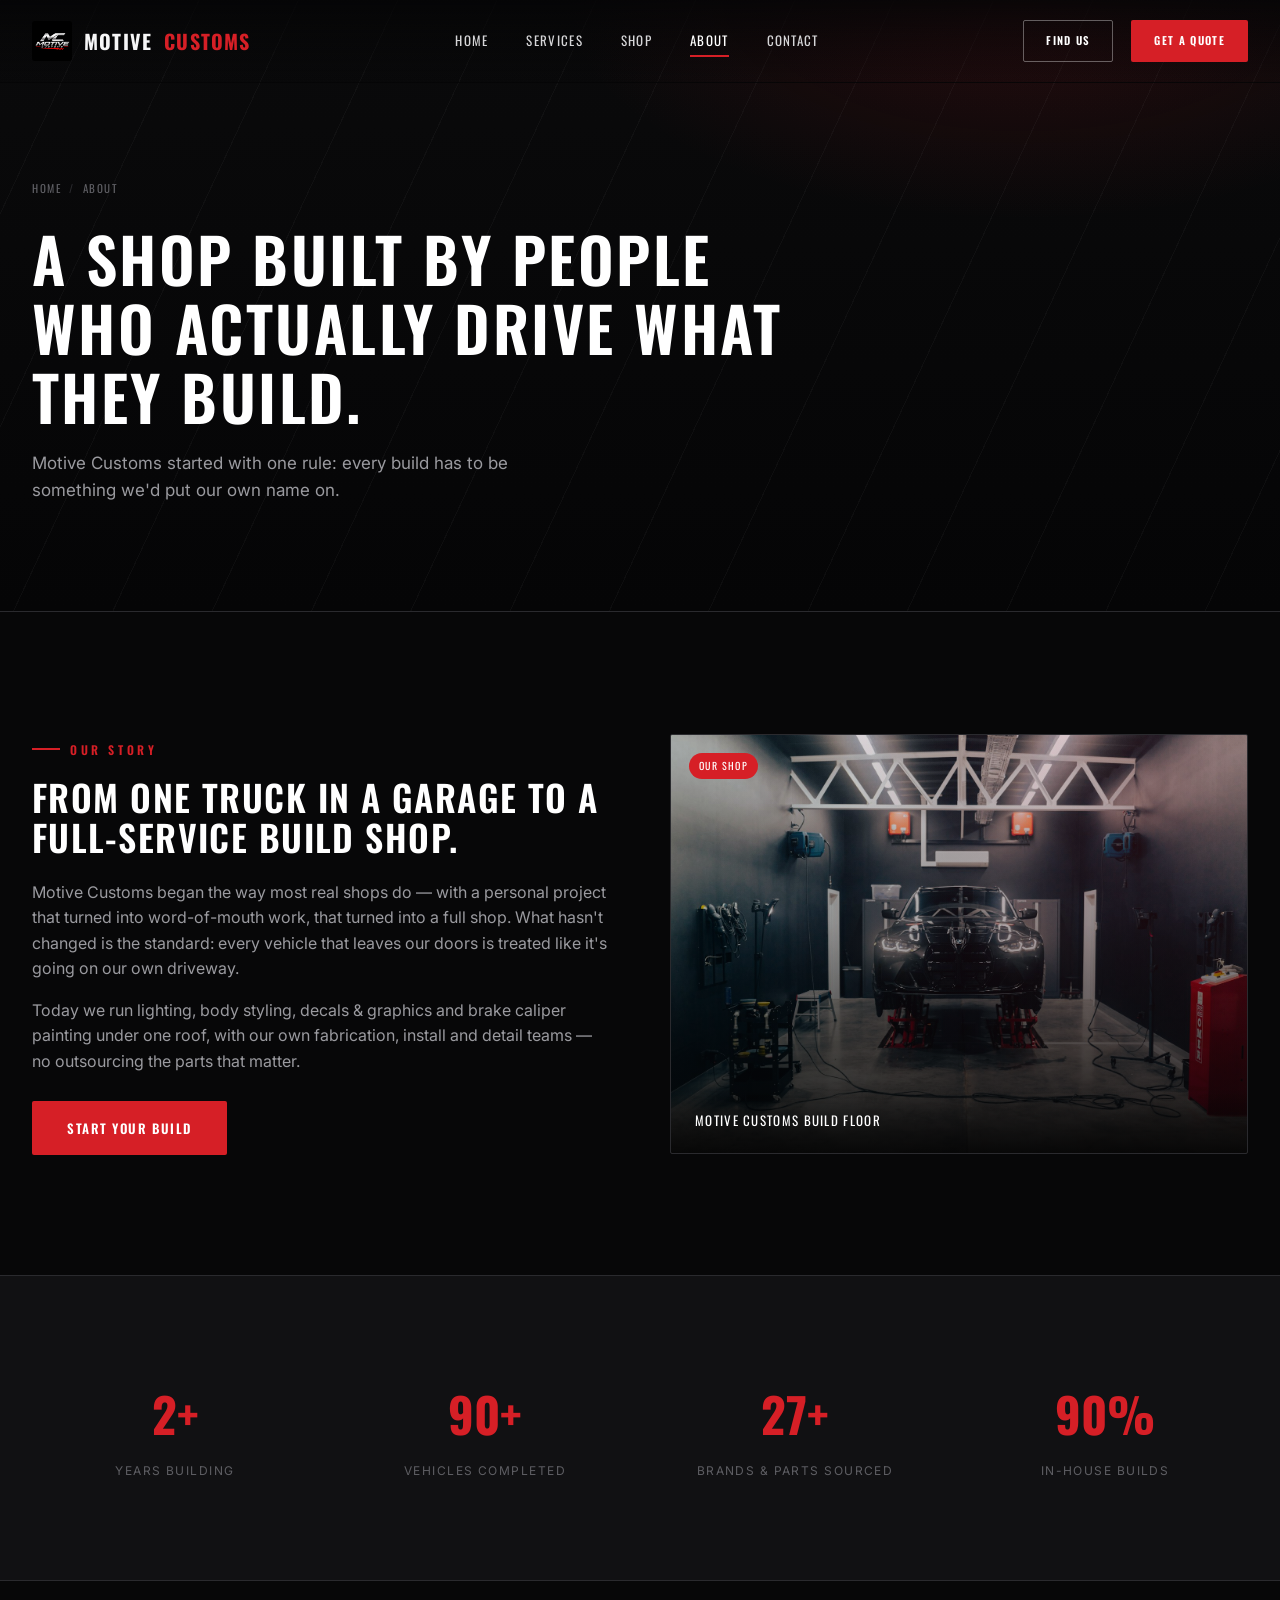
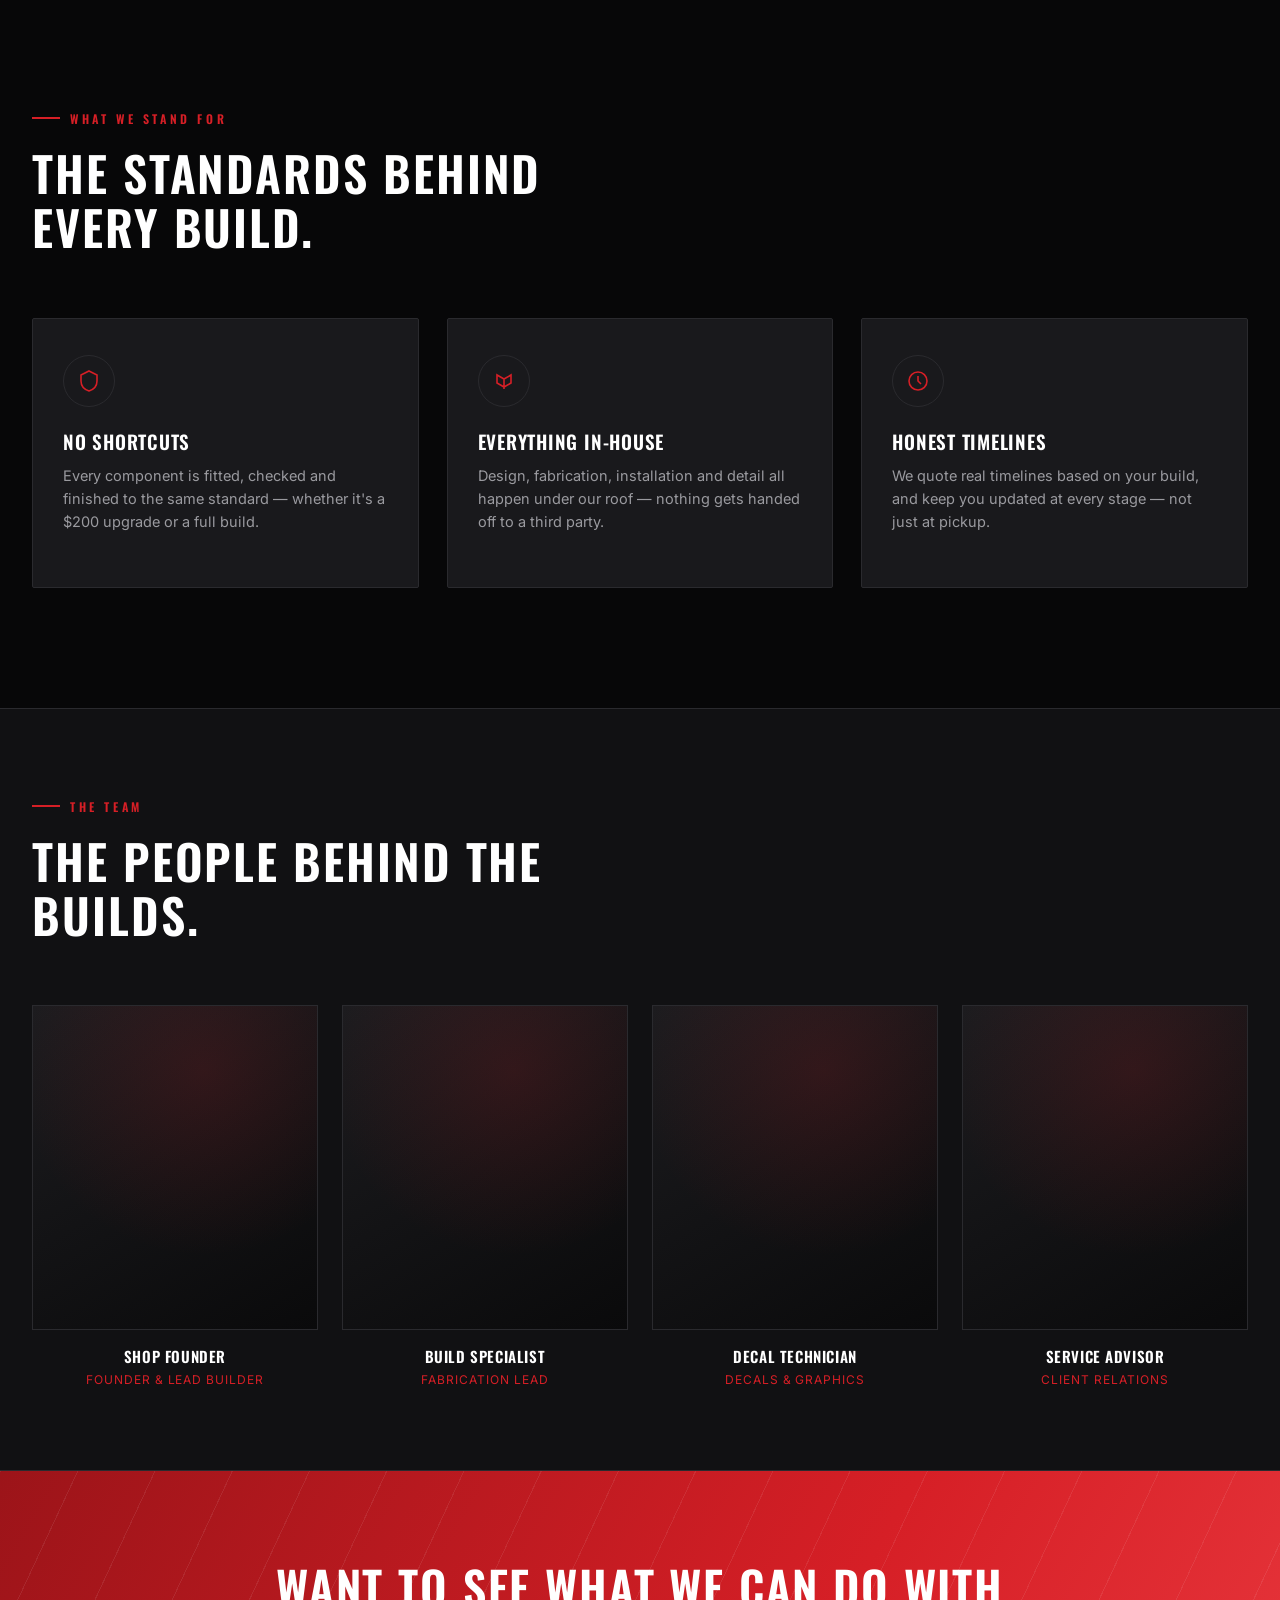
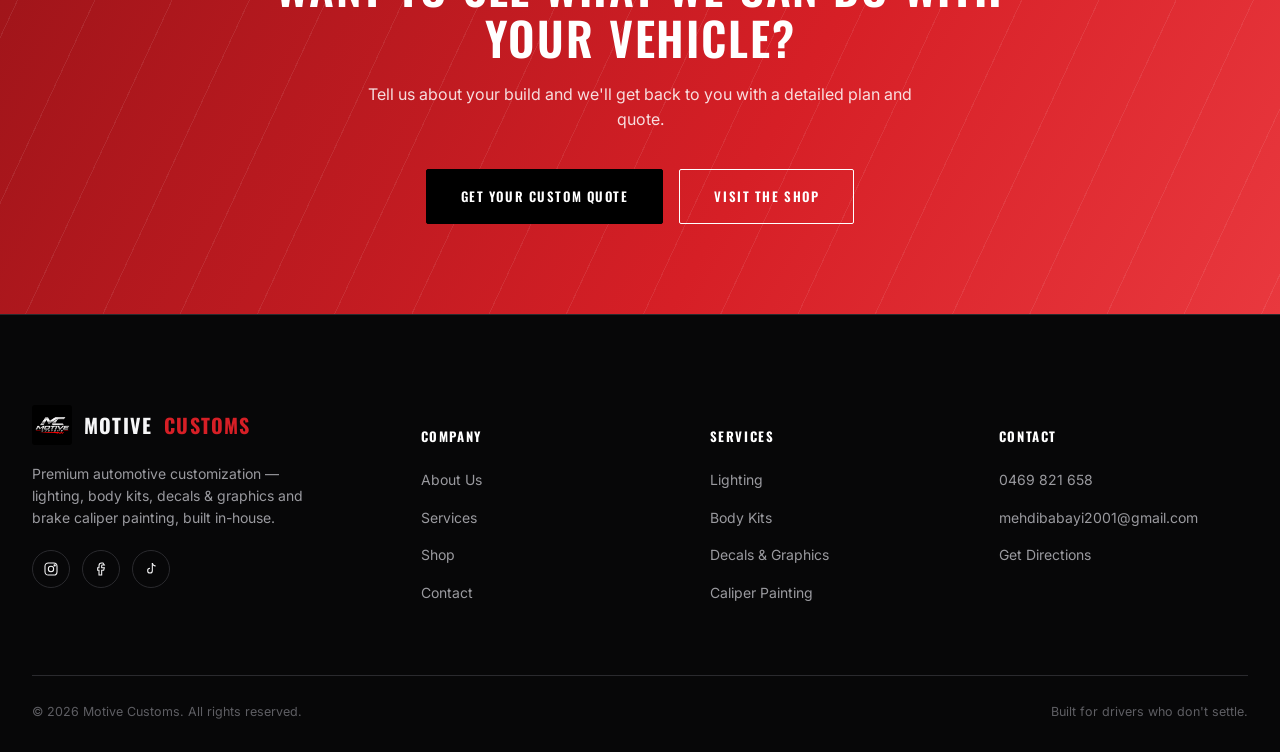
==== commit 0e571a60: "Use mehdibabayi2001@gmail.com for contact links and form delivery Co-Authored-By: Claude Opus 5.5 <n" ====
--- a/about.html
+++ b/about.html
@@ -192,7 +192,7 @@
         <h5>Contact</h5>
         <ul>
           <li><a href="tel:+61469821658">0469 821 658</a></li>
-          <li><a href="mailto:info@motivecustoms.com">info@motivecustoms.com</a></li>
+          <li><a href="mailto:mehdibabayi2001@gmail.com">mehdibabayi2001@gmail.com</a></li>
           <li><a href="https://www.google.com/maps/dir/?api=1&amp;destination=21+Ingrid+Street%2C+Dandenong+VIC+3175" target="_blank" rel="noopener noreferrer">Get Directions</a></li>
         </ul>
       </div>
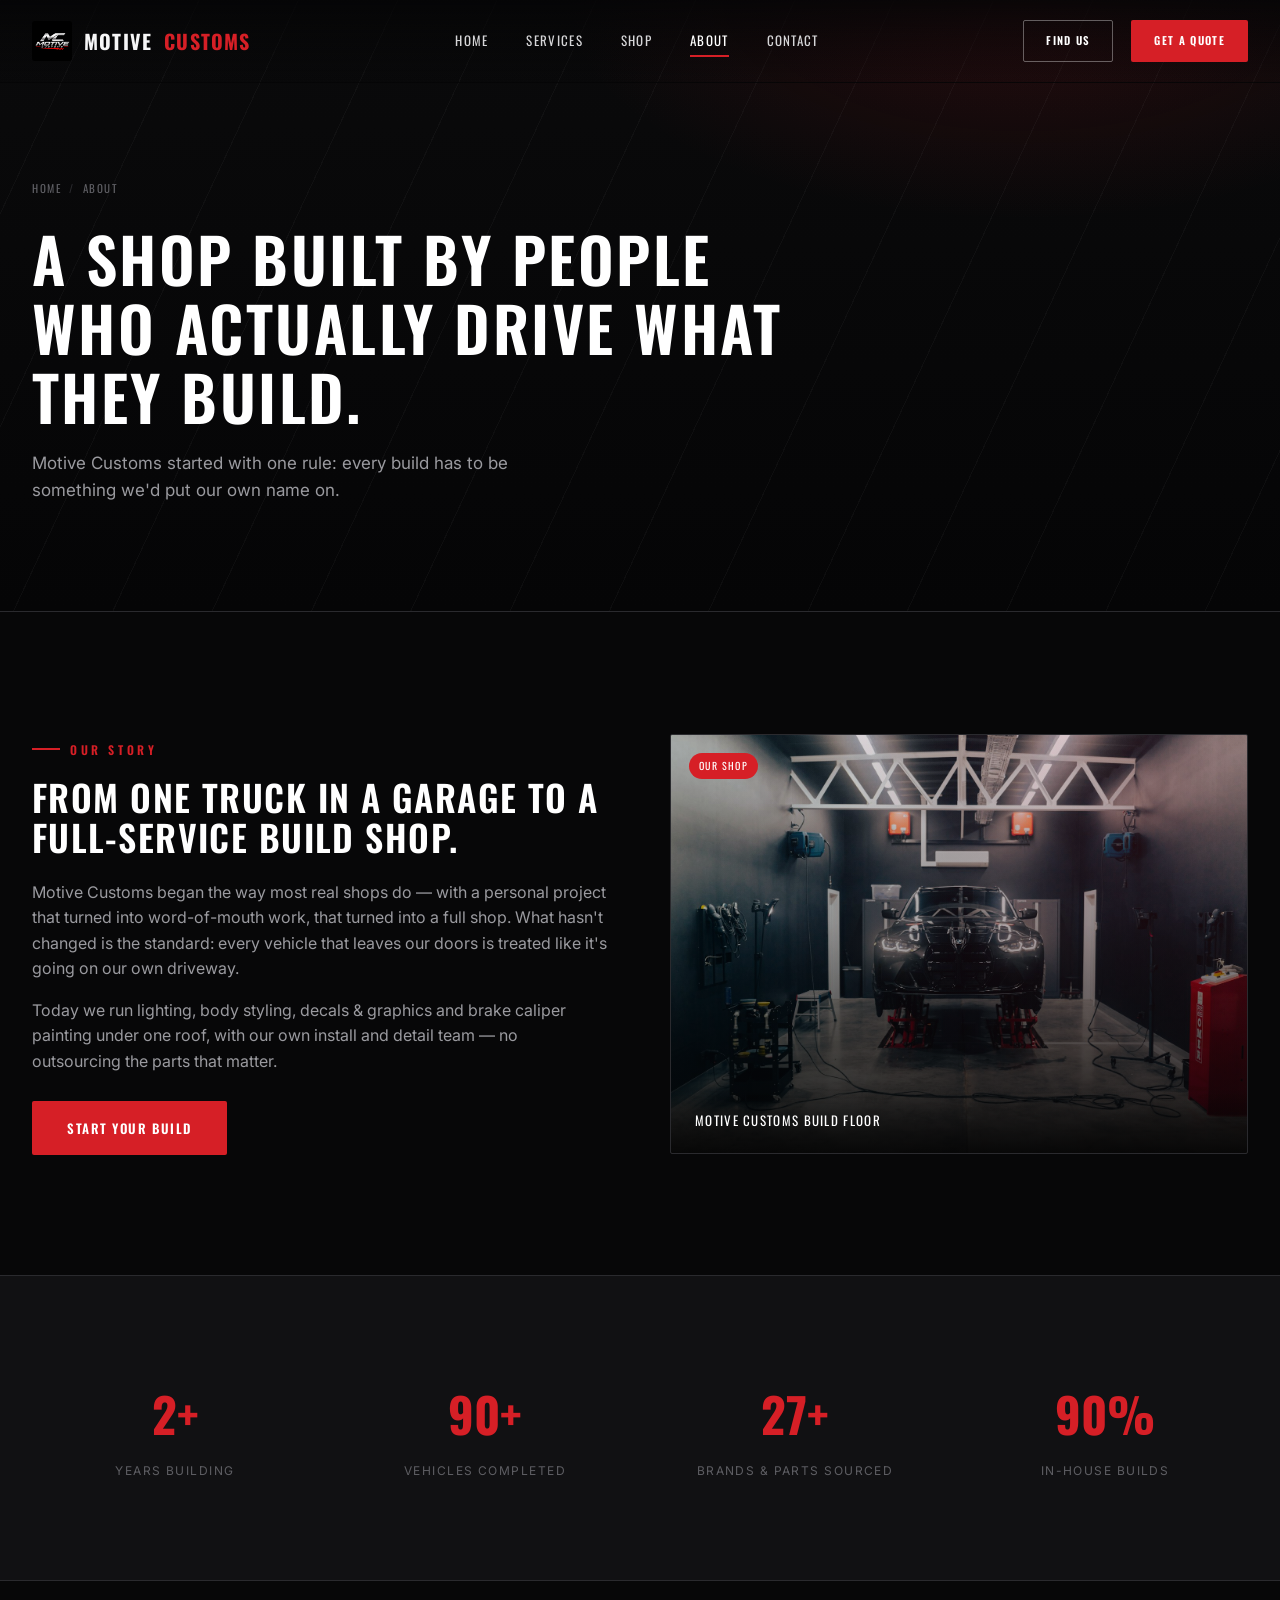
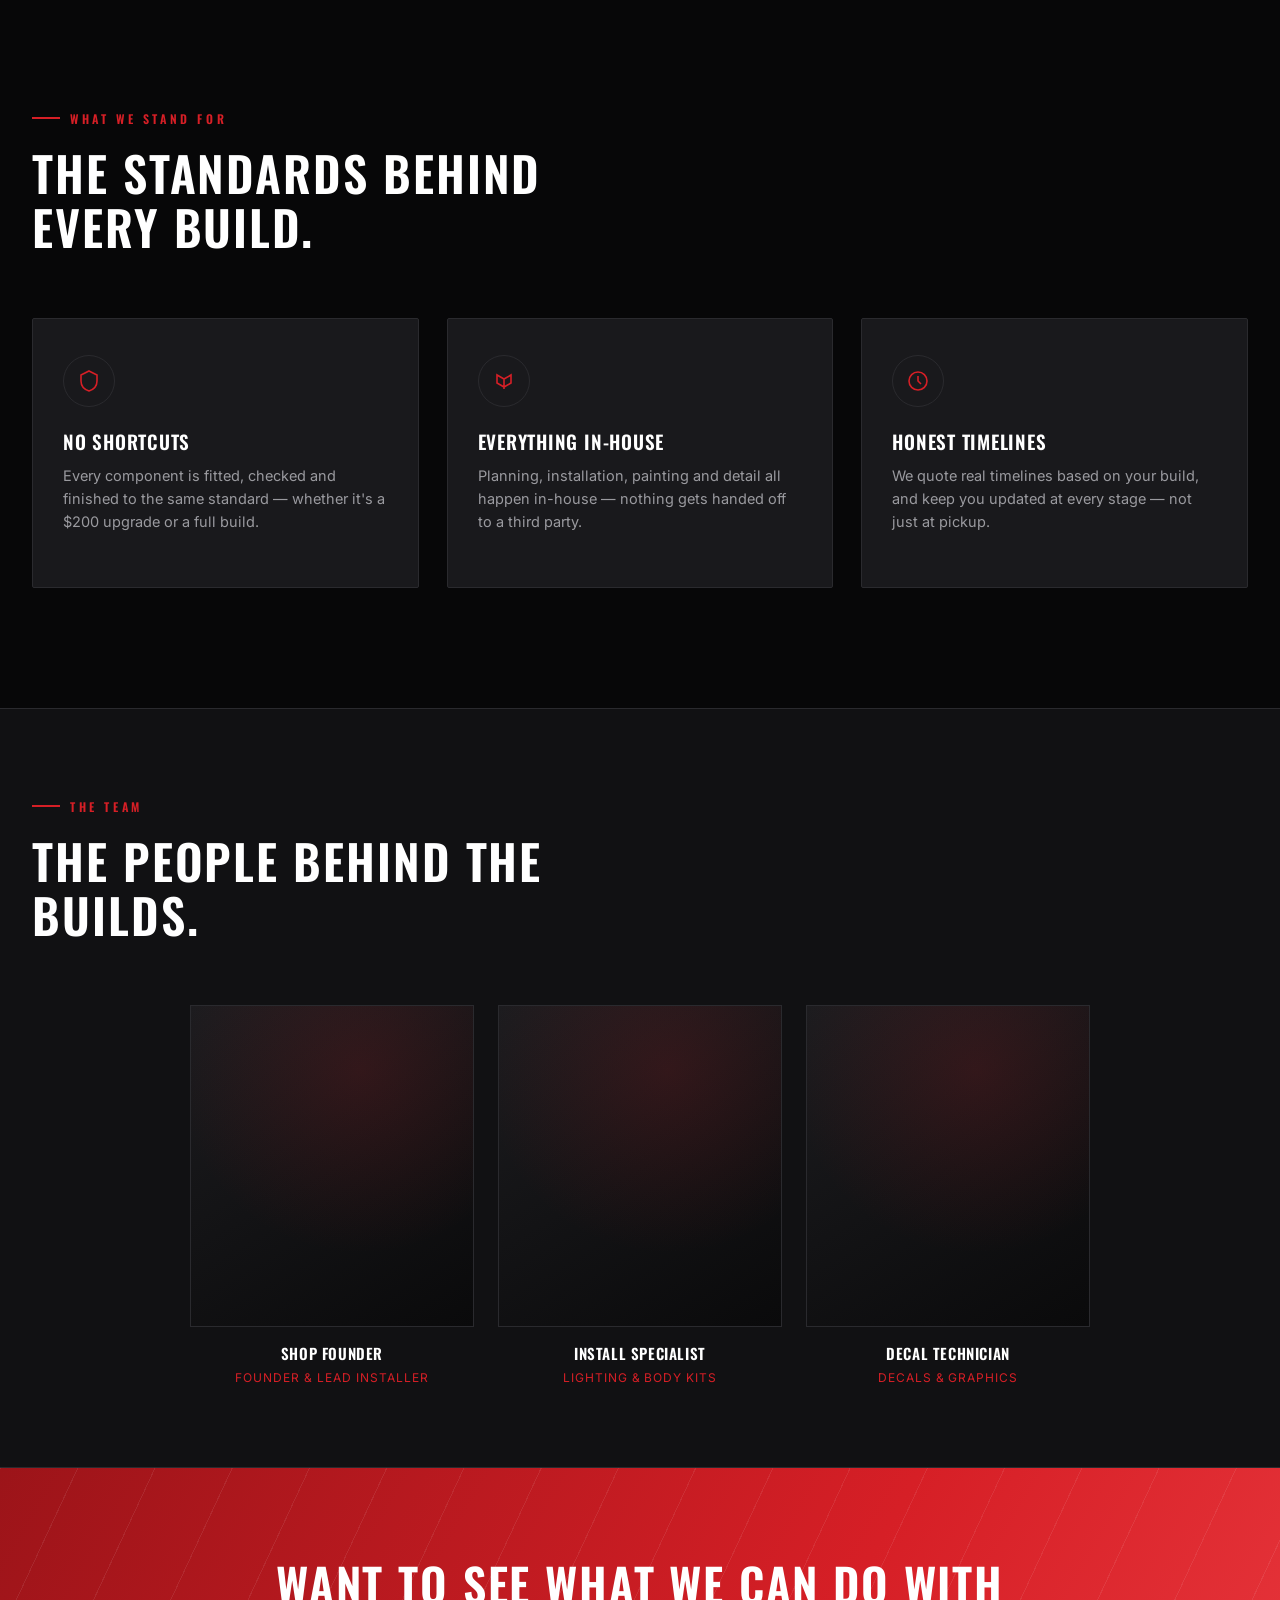
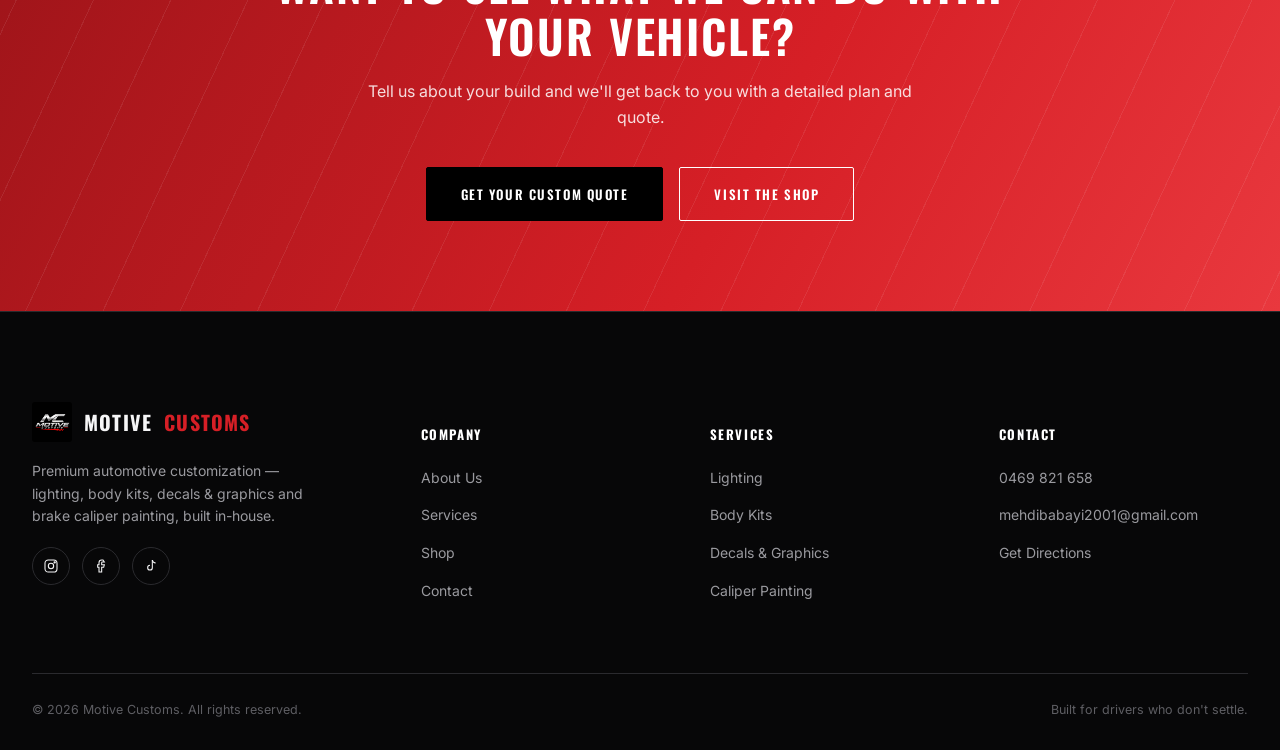
==== commit b0b709ee: "Remove fabrication claims; team section shows 3 people Co-Authored-By: Claude Opus 5.5 <noreply@anth" ====
--- a/about.html
+++ b/about.html
@@ -55,7 +55,7 @@
         <div class="eyebrow">Our Story</div>
         <h2 style="font-size:36px; color:#fff; margin-bottom:22px;">From one truck in a garage to a full-service build shop.</h2>
         <p>Motive Customs began the way most real shops do — with a personal project that turned into word-of-mouth work, that turned into a full shop. What hasn't changed is the standard: every vehicle that leaves our doors is treated like it's going on our own driveway.</p>
-        <p>Today we run lighting, body styling, decals &amp; graphics and brake caliper painting under one roof, with our own fabrication, install and detail teams — no outsourcing the parts that matter.</p>
+        <p>Today we run lighting, body styling, decals &amp; graphics and brake caliper painting under one roof, with our own install and detail team — no outsourcing the parts that matter.</p>
         <a href="quote.html" class="btn btn-primary" style="margin-top:10px;">Start Your Build</a>
       </div>
       <div class="visual reveal" style="min-height:420px;"><img class="visual-photo" src="images/stock/garage-workshop.jpg" alt="Motive Customs build floor"><div class="visual-shade"></div><span class="visual-tag">Our Shop</span><div class="visual-label">Motive Customs Build Floor</div></div>
@@ -103,7 +103,7 @@
       <div class="card reveal">
         <div class="icon"><svg viewBox="0 0 24 24" fill="none" stroke="currentColor" stroke-width="1.6"><path d="M12 20V10M12 10L5 6v8l7 4M12 10l7-4v8l-7 4"/></svg></div>
         <h3>Everything In-House</h3>
-        <p>Design, fabrication, installation and detail all happen under our roof — nothing gets handed off to a third party.</p>
+        <p>Planning, installation, painting and detail all happen in-house — nothing gets handed off to a third party.</p>
       </div>
       <div class="card reveal">
         <div class="icon"><svg viewBox="0 0 24 24" fill="none" stroke="currentColor" stroke-width="1.6"><circle cx="12" cy="12" r="9"/><path d="M12 7v5l3 3"/></svg></div>
@@ -126,22 +126,17 @@
       <div class="team-card">
         <div class="team-photo"></div>
         <h4>Shop Founder</h4>
-        <div class="role">Founder &amp; Lead Builder</div>
+        <div class="role">Founder &amp; Lead Installer</div>
       </div>
       <div class="team-card">
         <div class="team-photo"></div>
-        <h4>Build Specialist</h4>
-        <div class="role">Fabrication Lead</div>
+        <h4>Install Specialist</h4>
+        <div class="role">Lighting &amp; Body Kits</div>
       </div>
       <div class="team-card">
         <div class="team-photo"></div>
         <h4>Decal Technician</h4>
         <div class="role">Decals &amp; Graphics</div>
-      </div>
-      <div class="team-card">
-        <div class="team-photo"></div>
-        <h4>Service Advisor</h4>
-        <div class="role">Client Relations</div>
       </div>
     </div>
   </div>
--- a/css/style.css
+++ b/css/style.css
@@ -981,7 +981,7 @@
 .value-item .big-num span { color: var(--red); }
 .value-item .big-label { font-size: 12px; letter-spacing: .12em; text-transform: uppercase; color: var(--muted-dark); margin-top: 8px; }
 
-.team-grid { display: grid; grid-template-columns: repeat(4, 1fr); gap: 24px; }
+.team-grid { display: grid; grid-template-columns: repeat(3, 1fr); gap: 24px; max-width: 900px; margin: 0 auto; }
 .team-card { text-align: center; }
 .team-photo {
   aspect-ratio: 3/3.4;
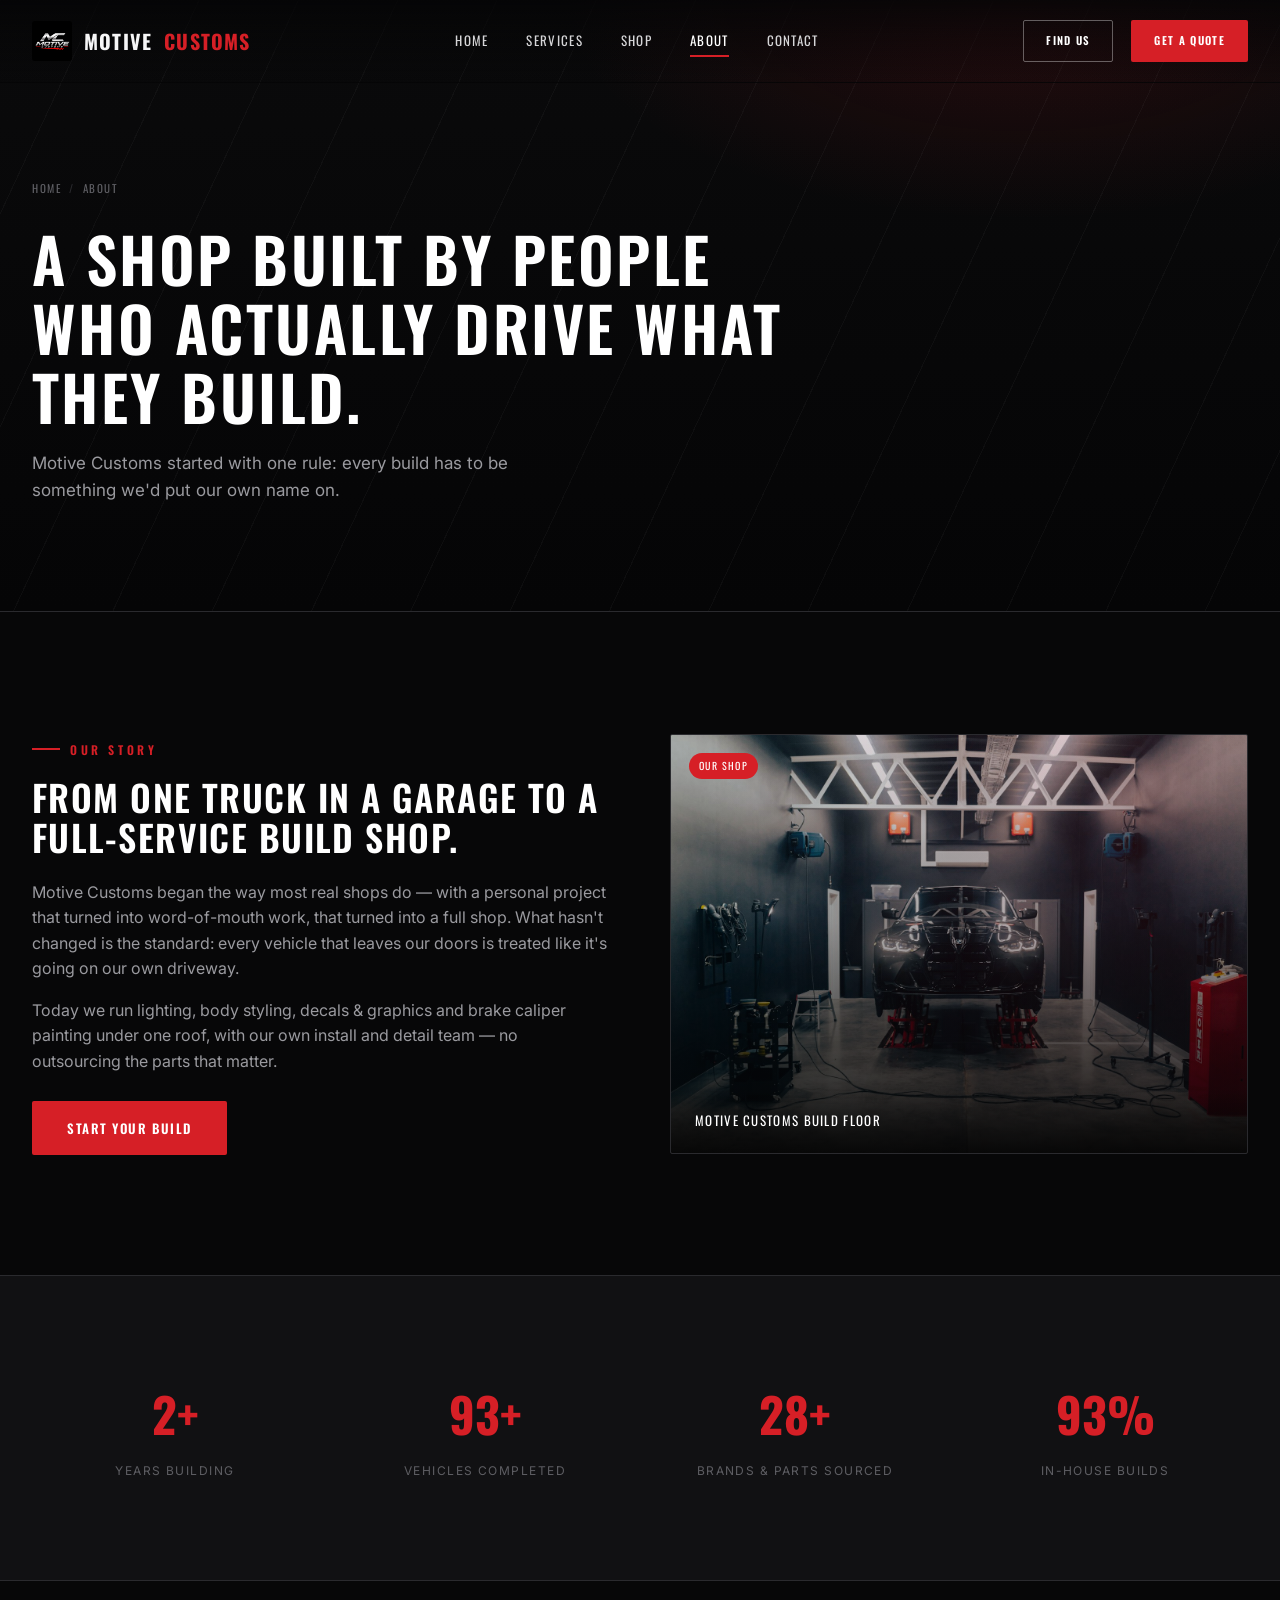
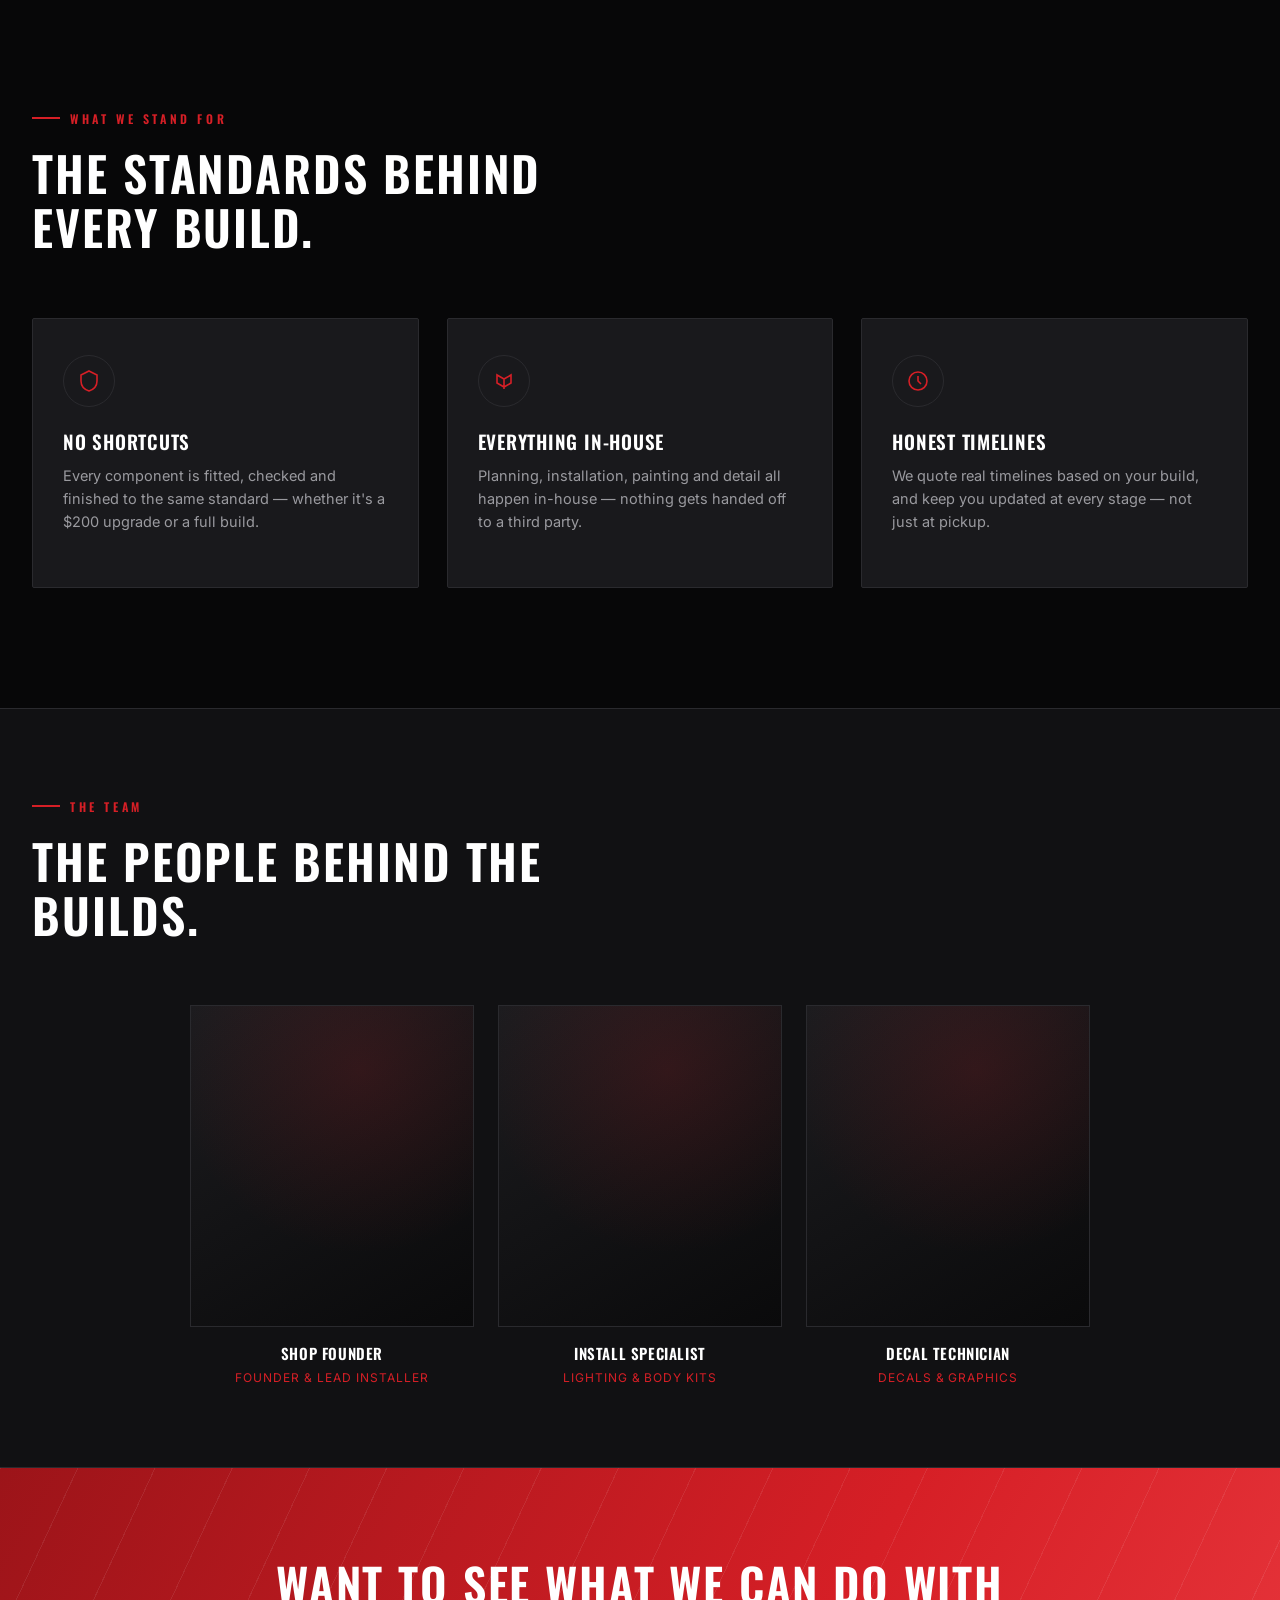
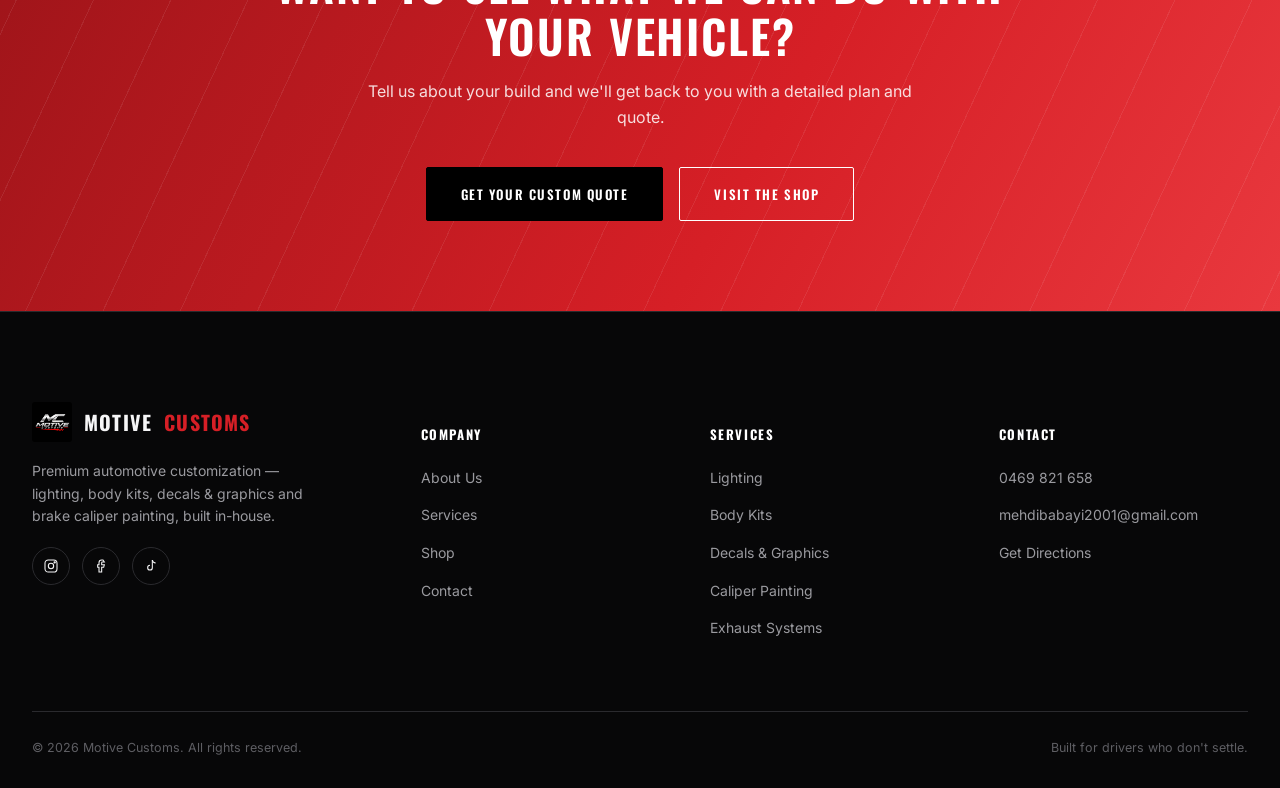
==== commit 026e7e5c: "Exhaust: supplied-and-installed on products, new Exhaust Systems service, quote option and footer li" ====
--- a/about.html
+++ b/about.html
@@ -181,6 +181,7 @@
           <li><a href="services.html#body-kits">Body Kits</a></li>
           <li><a href="services.html#wraps">Decals &amp; Graphics</a></li>
           <li><a href="services.html#calipers">Caliper Painting</a></li>
+          <li><a href="services.html#exhaust">Exhaust Systems</a></li>
         </ul>
       </div>
       <div class="footer-col">
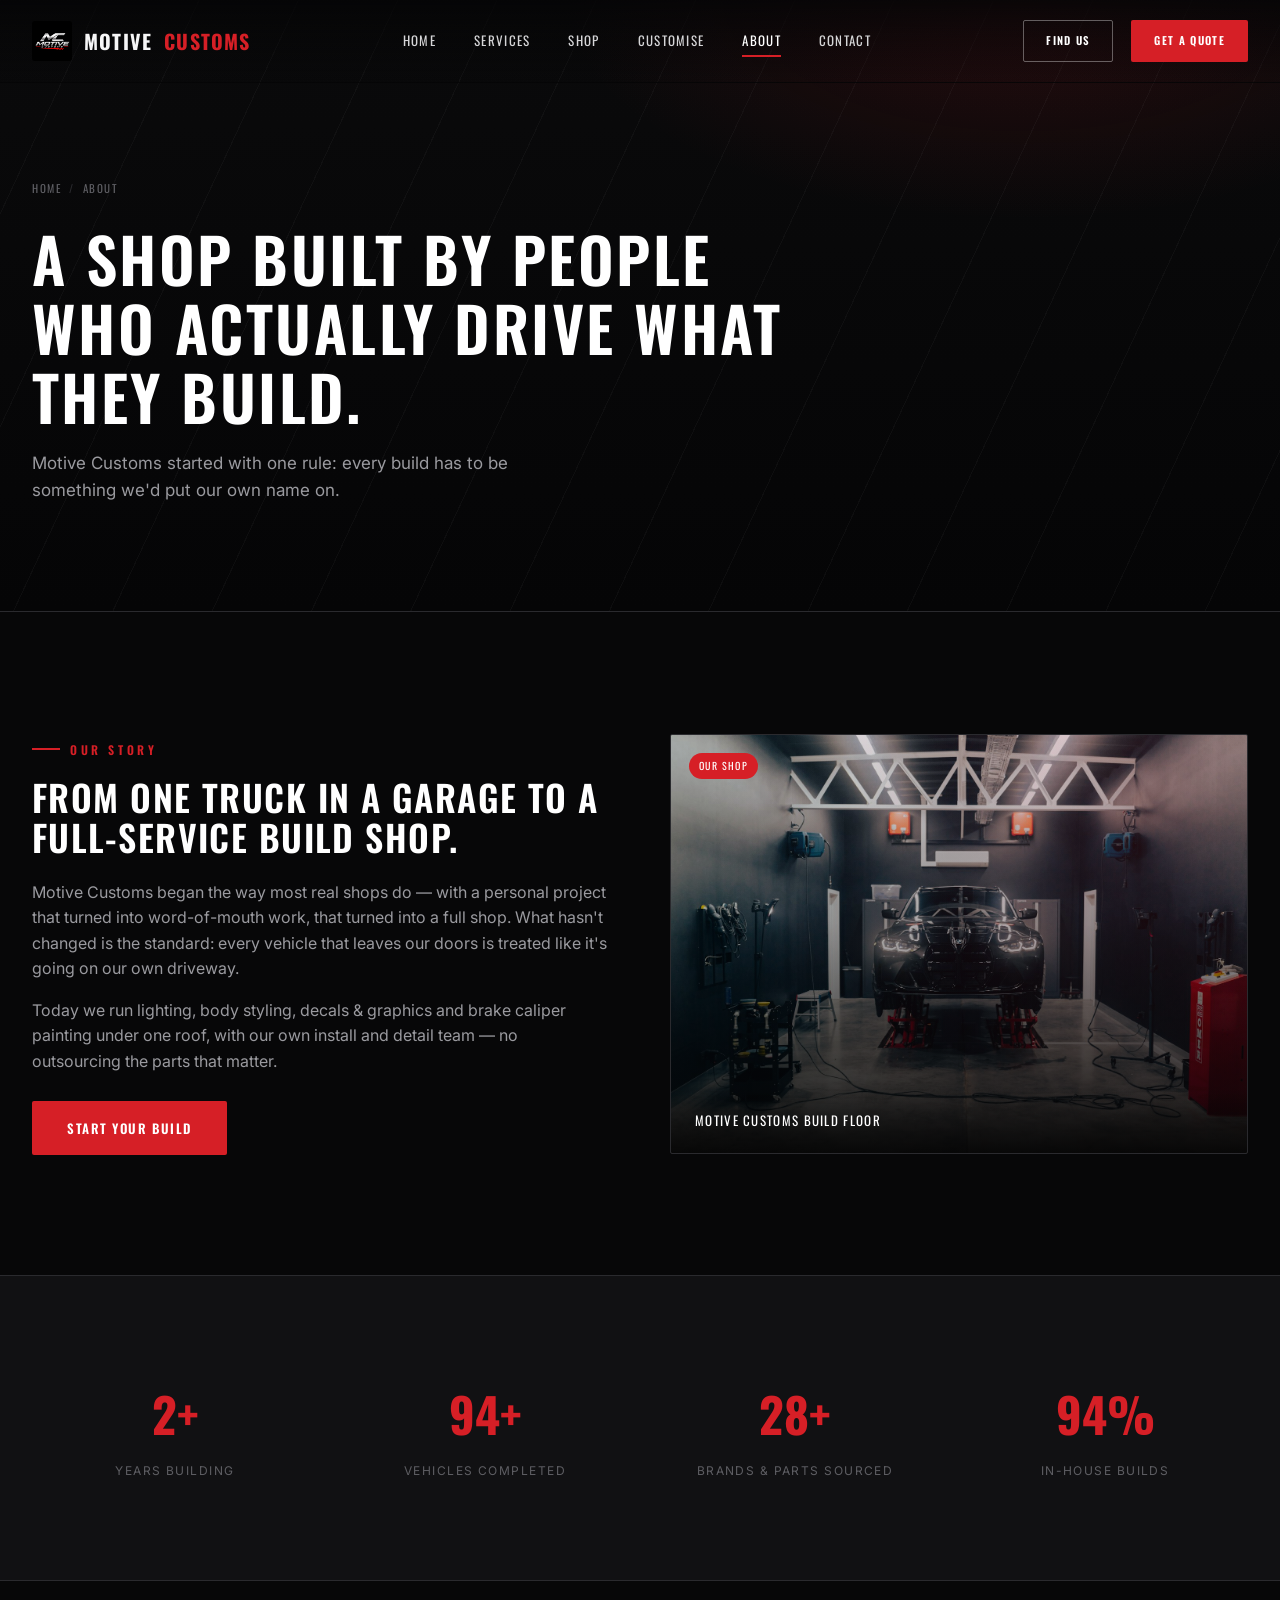
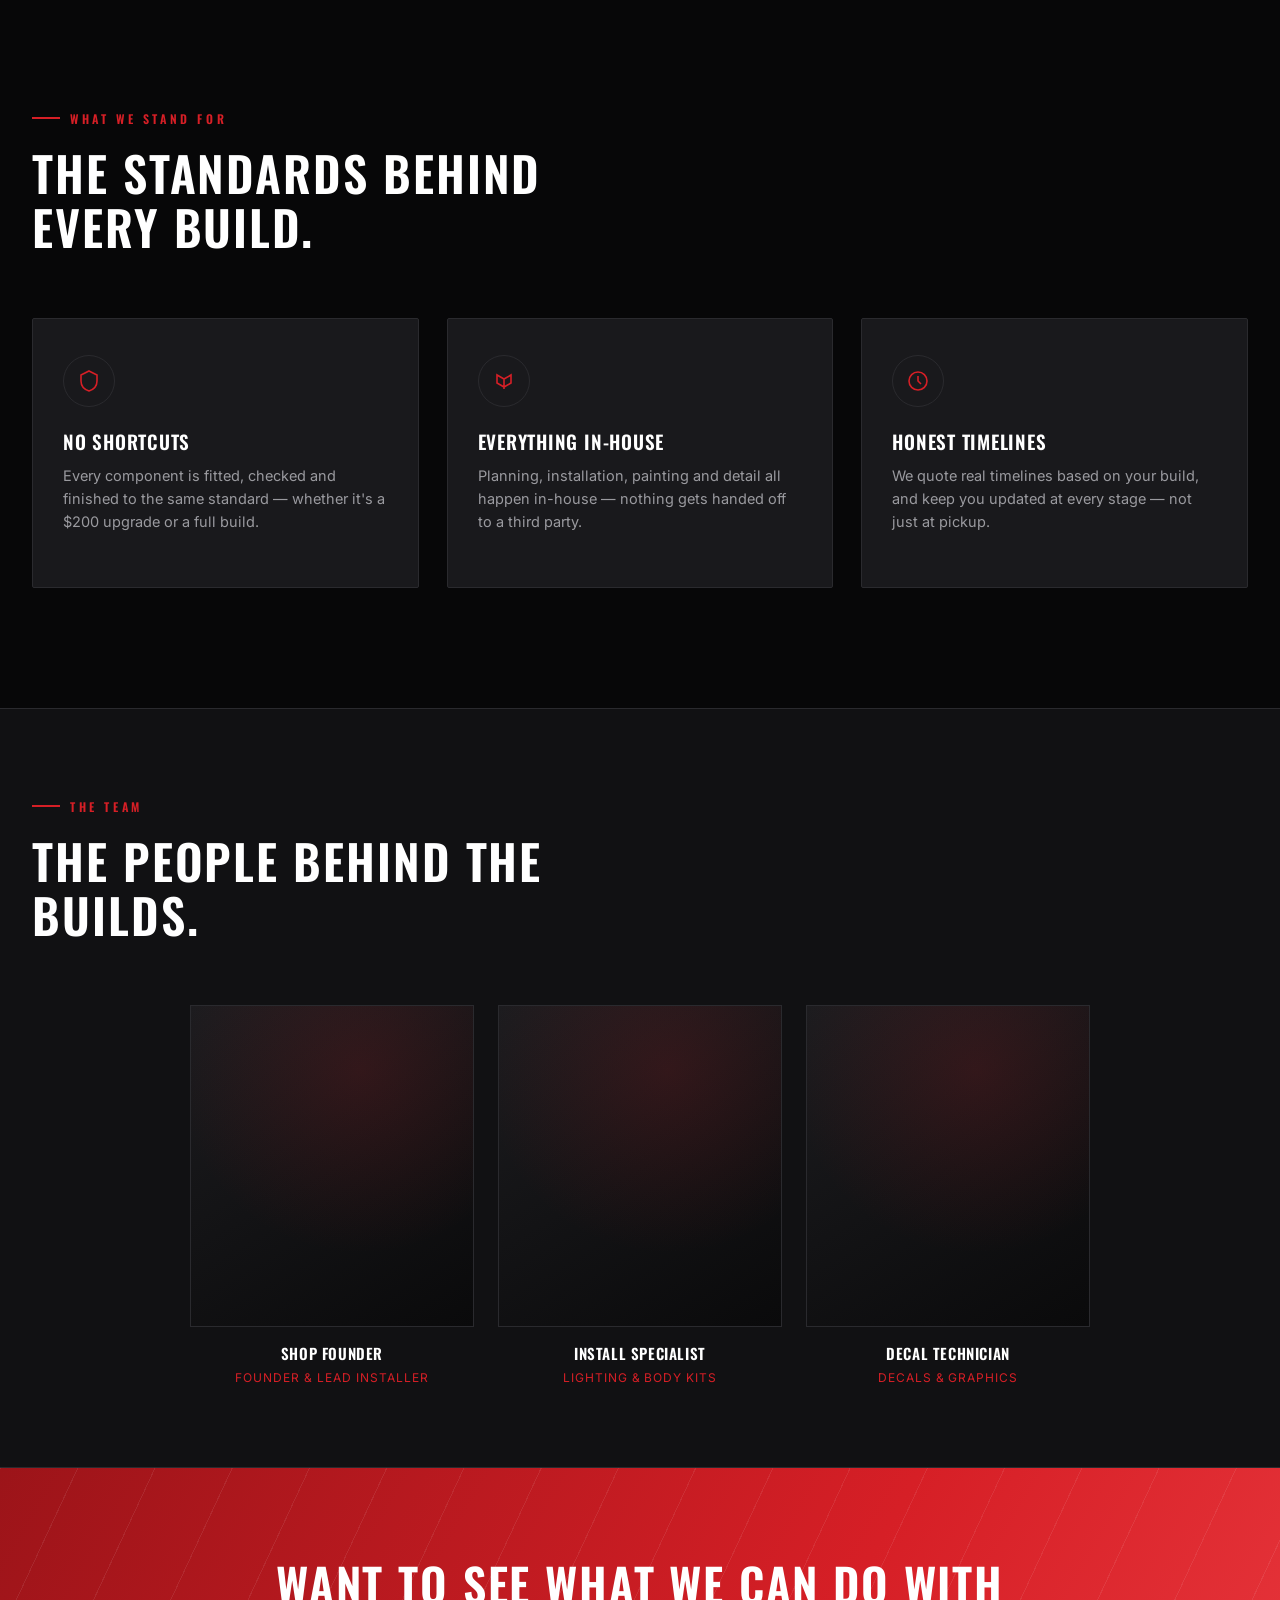
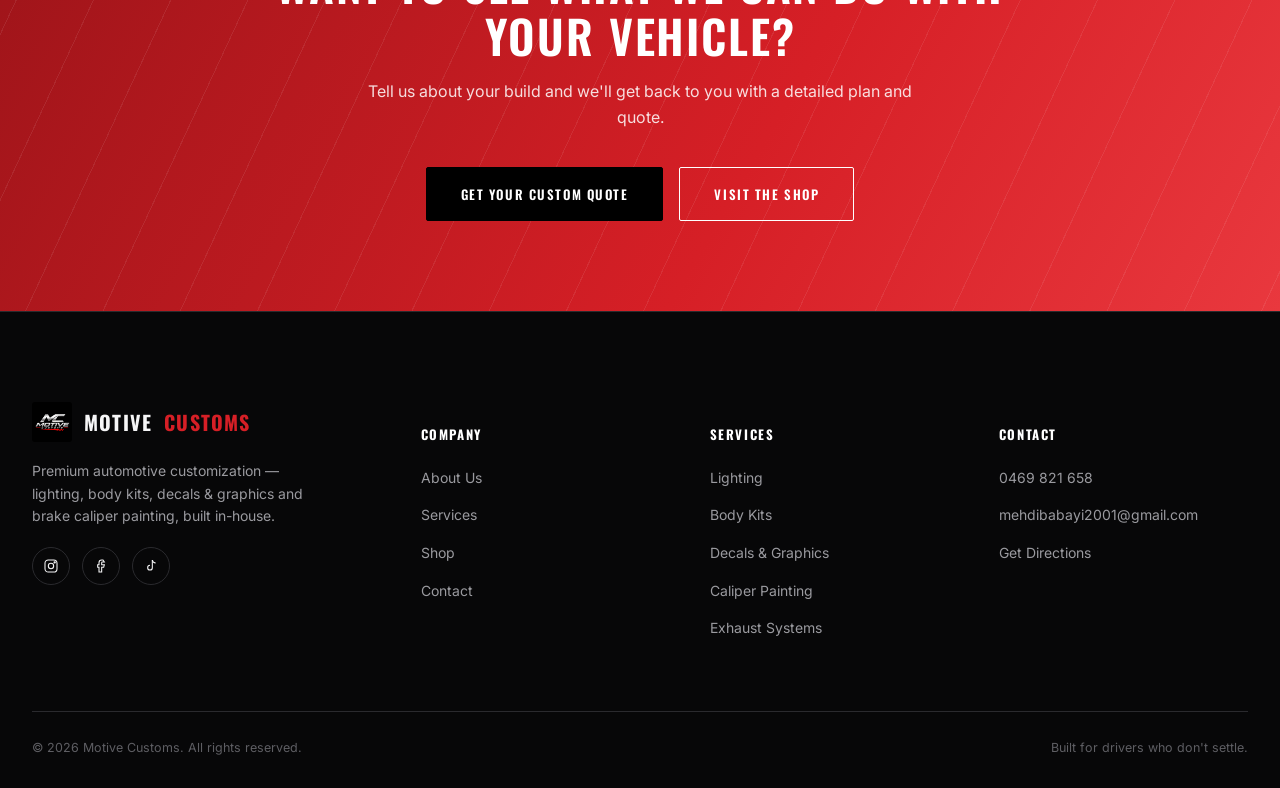
==== commit 9d8e2614: "Add Customise My Car builder, Any Make Any Model home banner and Any Car shop products Co-Authored-B" ====
--- a/about.html
+++ b/about.html
@@ -19,6 +19,7 @@
       <a href="index.html">Home</a>
       <a href="services.html">Services</a>
       <a href="shop.html">Shop</a>
+      <a href="customise.html">Customise</a>
       <a href="about.html" class="active">About</a>
       <a href="contact.html">Contact</a>
     </nav>
@@ -35,6 +36,7 @@
   <a href="index.html">Home</a>
   <a href="services.html">Services</a>
   <a href="shop.html">Shop</a>
+  <a href="customise.html">Customise</a>
   <a href="about.html">About</a>
   <a href="contact.html">Contact</a>
   <a href="quote.html" class="btn btn-primary">Get A Quote</a>
--- a/css/style.css
+++ b/css/style.css
@@ -1150,3 +1150,110 @@
   .pm-overlay { padding: 0; }
   .pm-modal { max-width: 100%; min-height: 100vh; }
 }
+
+/* =========================================================
+   CUSTOMISE MY CAR (customise.html)
+   ========================================================= */
+.cz-layout { display: grid; grid-template-columns: minmax(0, 1fr) 340px; gap: 40px; align-items: start; }
+.cz-panel { padding: 40px; scroll-margin-top: 110px; }
+.cz-panel fieldset { border: 0; margin: 0; padding: 0; min-width: 0; }
+.cz-progress { list-style: none; margin: 0 0 36px; padding: 0; display: grid; grid-template-columns: repeat(4, 1fr); gap: 8px; counter-reset: none; }
+.cz-progress li { display: flex; align-items: center; gap: 10px; padding-top: 14px; border-top: 2px solid var(--line); color: var(--muted-dark); transition: border-color .3s, color .3s; }
+.cz-progress li span { flex: none; width: 26px; height: 26px; border-radius: 50%; border: 1px solid var(--line); display: grid; place-items: center; font-family: 'Oswald', sans-serif; font-size: 12px; }
+.cz-progress li em { font-style: normal; font-family: 'Oswald', sans-serif; font-size: 12px; letter-spacing: .1em; text-transform: uppercase; white-space: nowrap; }
+.cz-progress li.active { border-top-color: var(--red); color: #fff; }
+.cz-progress li.active span { background: var(--red); border-color: var(--red); color: #fff; }
+.cz-progress li.done { border-top-color: rgba(214,31,38,.45); color: var(--muted); }
+.cz-progress li.done span { border-color: rgba(214,31,38,.6); color: var(--red); }
+.cz-panel:has(.form-success.show) .cz-progress { display: none; }
+
+.cz-step { display: none; }
+.cz-step.active { display: block; animation: czIn .45s var(--ease); }
+@keyframes czIn { from { opacity: 0; transform: translateY(10px); } to { opacity: 1; transform: none; } }
+.cz-step-title { font-family: 'Oswald', sans-serif; text-transform: uppercase; letter-spacing: .04em; font-size: clamp(22px, 2.6vw, 30px); color: #fff; font-weight: 600; padding: 0; margin-bottom: 8px; }
+.cz-step-sub { font-size: 14.5px; margin-bottom: 28px; }
+
+.cz-group + .cz-group { margin-top: 26px; }
+.cz-group-title { font-family: 'Oswald', sans-serif; font-size: 12px; letter-spacing: .18em; text-transform: uppercase; color: var(--muted); margin-bottom: 12px; }
+.cz-tiles { display: grid; grid-template-columns: repeat(auto-fill, minmax(190px, 1fr)); gap: 12px; }
+.cz-tile { position: relative; cursor: pointer; display: block; }
+.cz-tile input, .cz-chip input { position: absolute; opacity: 0; pointer-events: none; }
+.cz-tile-box { position: relative; display: flex; flex-direction: column; gap: 4px; height: 100%; padding: 16px 44px 16px 16px; background: #0d0d0e; border: 1px solid var(--line); border-radius: var(--radius); transition: border-color .25s, background .25s, transform .25s var(--ease); }
+.cz-tile:hover .cz-tile-box { border-color: #4a4a50; transform: translateY(-2px); }
+.cz-tile-name { font-family: 'Oswald', sans-serif; text-transform: uppercase; letter-spacing: .06em; font-size: 15px; color: #fff; }
+.cz-tile-sub { font-size: 12.5px; color: var(--muted); line-height: 1.4; }
+.cz-tile-check { position: absolute; top: 14px; right: 14px; width: 20px; height: 20px; border: 1px solid #4a4a50; border-radius: 50%; display: grid; place-items: center; transition: all .25s; }
+.cz-tile-check svg { width: 11px; height: 11px; color: #fff; opacity: 0; transition: opacity .2s; }
+.cz-tile input:checked + .cz-tile-box { border-color: var(--red); background: linear-gradient(160deg, rgba(214,31,38,.16), rgba(214,31,38,.03) 60%), #0d0d0e; }
+.cz-tile input:checked + .cz-tile-box .cz-tile-check { background: var(--red); border-color: var(--red); }
+.cz-tile input:checked + .cz-tile-box .cz-tile-check svg { opacity: 1; }
+.cz-tile input:focus-visible + .cz-tile-box, .cz-chip input:focus-visible + span { outline: 2px solid var(--red); outline-offset: 2px; }
+
+.cz-step .form-group.full + .form-group.full { margin-top: 22px; }
+.cz-chips { display: flex; flex-wrap: wrap; gap: 8px; }
+.cz-chip { cursor: pointer; }
+.cz-chip span { display: inline-block; padding: 10px 16px; border: 1px solid var(--line); border-radius: 999px; background: #0d0d0e; font-size: 13px; color: var(--muted); transition: all .2s; }
+.cz-chip:hover span { border-color: #4a4a50; color: #fff; }
+.cz-chip input:checked + span { background: var(--red); border-color: var(--red); color: #fff; }
+
+.cz-hint { min-height: 1.4em; margin: 22px 0 0; font-size: 13.5px; color: #ff9a9d; }
+.cz-nav { display: flex; justify-content: space-between; gap: 12px; margin-top: 10px; }
+.cz-nav .btn { min-width: 150px; }
+
+.cz-summary { position: sticky; top: 110px; }
+.cz-summary-inner { background: linear-gradient(170deg, #1c1c20, #111113 70%); border: 1px solid var(--line); border-top: 2px solid var(--red); padding: 30px 28px; }
+.cz-summary .eyebrow { margin-bottom: 14px; }
+.cz-sum-car { font-family: 'Oswald', sans-serif; text-transform: uppercase; letter-spacing: .04em; font-size: 22px; color: #fff; line-height: 1.2; margin-bottom: 22px; }
+.cz-sum-label { font-family: 'Oswald', sans-serif; font-size: 11px; letter-spacing: .16em; text-transform: uppercase; color: var(--muted-dark); margin-bottom: 8px; }
+.cz-sum-list { margin-bottom: 20px; }
+.cz-sum-list li { position: relative; padding: 7px 0 7px 16px; font-size: 14px; color: #e4e4e6; border-bottom: 1px solid rgba(255,255,255,.05); }
+.cz-sum-list li::before { content: ''; position: absolute; left: 0; top: 50%; width: 6px; height: 6px; margin-top: -3px; background: var(--red); }
+.cz-sum-list li.empty { color: var(--muted-dark); padding-left: 0; }
+.cz-sum-list li.empty::before { display: none; }
+.cz-sum-points { border-top: 1px solid var(--line); padding-top: 18px; display: flex; flex-direction: column; gap: 10px; }
+.cz-sum-points li { display: flex; align-items: center; gap: 10px; font-size: 13px; color: var(--muted); }
+.cz-sum-points svg { width: 14px; height: 14px; color: var(--red); flex: none; }
+
+@media (max-width: 980px) {
+  .cz-layout { grid-template-columns: 1fr; }
+  .cz-summary { position: static; }
+  .cz-summary-inner { padding: 22px; }
+  .cz-sum-points { display: none; }
+}
+@media (max-width: 760px) {
+  .cz-panel { padding: 24px 18px; }
+  .cz-progress em { display: none; }
+  .cz-progress li { justify-content: center; }
+  .cz-tiles { grid-template-columns: 1fr 1fr; }
+  .cz-tile-box { padding: 14px 34px 14px 12px; }
+  .cz-tile-check { top: 12px; right: 10px; }
+  .cz-tile-name { font-size: 13.5px; }
+  .cz-tile-sub { font-size: 11.5px; }
+  .cz-nav .btn { min-width: 0; flex: 1; padding-left: 16px; padding-right: 16px; }
+}
+
+/* =========================================================
+   ANY MAKE · ANY MODEL banner (home)
+   ========================================================= */
+.anycar { position: relative; overflow: hidden; padding: 84px 0; background: radial-gradient(120% 140% at 100% 0%, rgba(214,31,38,.22), transparent 55%), linear-gradient(180deg, #0c0c0d, #070708); border-bottom: 1px solid var(--line); }
+.anycar::before { content: ''; position: absolute; inset: 0; background-image: repeating-linear-gradient(115deg, rgba(255,255,255,.025) 0 1px, transparent 1px 60px); pointer-events: none; }
+.anycar .container { position: relative; display: grid; grid-template-columns: 1.05fr .95fr; gap: 56px; align-items: center; }
+.anycar h2 { font-size: clamp(34px, 5vw, 64px); color: #fff; line-height: 1.02; }
+.anycar h2 span { color: var(--red); }
+.anycar-lead { font-size: 17px; margin: 20px 0 30px; max-width: 520px; }
+.anycar-actions { display: flex; flex-wrap: wrap; gap: 12px; }
+.anycar-brands { display: flex; flex-wrap: wrap; gap: 10px; }
+.anycar-brands span { padding: 11px 18px; border: 1px solid var(--line); background: rgba(255,255,255,.02); font-family: 'Oswald', sans-serif; letter-spacing: .1em; text-transform: uppercase; font-size: 13px; color: #d8d8db; transition: border-color .25s, color .25s; }
+.anycar-brands span:hover { border-color: var(--red); color: #fff; }
+.anycar-brands span.more { border-color: var(--red); color: #fff; background: rgba(214,31,38,.12); }
+.anycar-points { display: flex; flex-wrap: wrap; gap: 8px 22px; margin-top: 22px; }
+.anycar-points li { display: flex; align-items: center; gap: 8px; font-size: 13px; color: var(--muted); }
+.anycar-points svg { width: 14px; height: 14px; color: var(--red); }
+@media (max-width: 900px) {
+  .anycar { padding: 64px 0; }
+  .anycar .container { grid-template-columns: 1fr; gap: 34px; }
+  .anycar-brands span { padding: 9px 14px; font-size: 12px; }
+}
+@media (max-width: 560px) {
+  .anycar-actions .btn { flex: 1 1 100%; }
+}
